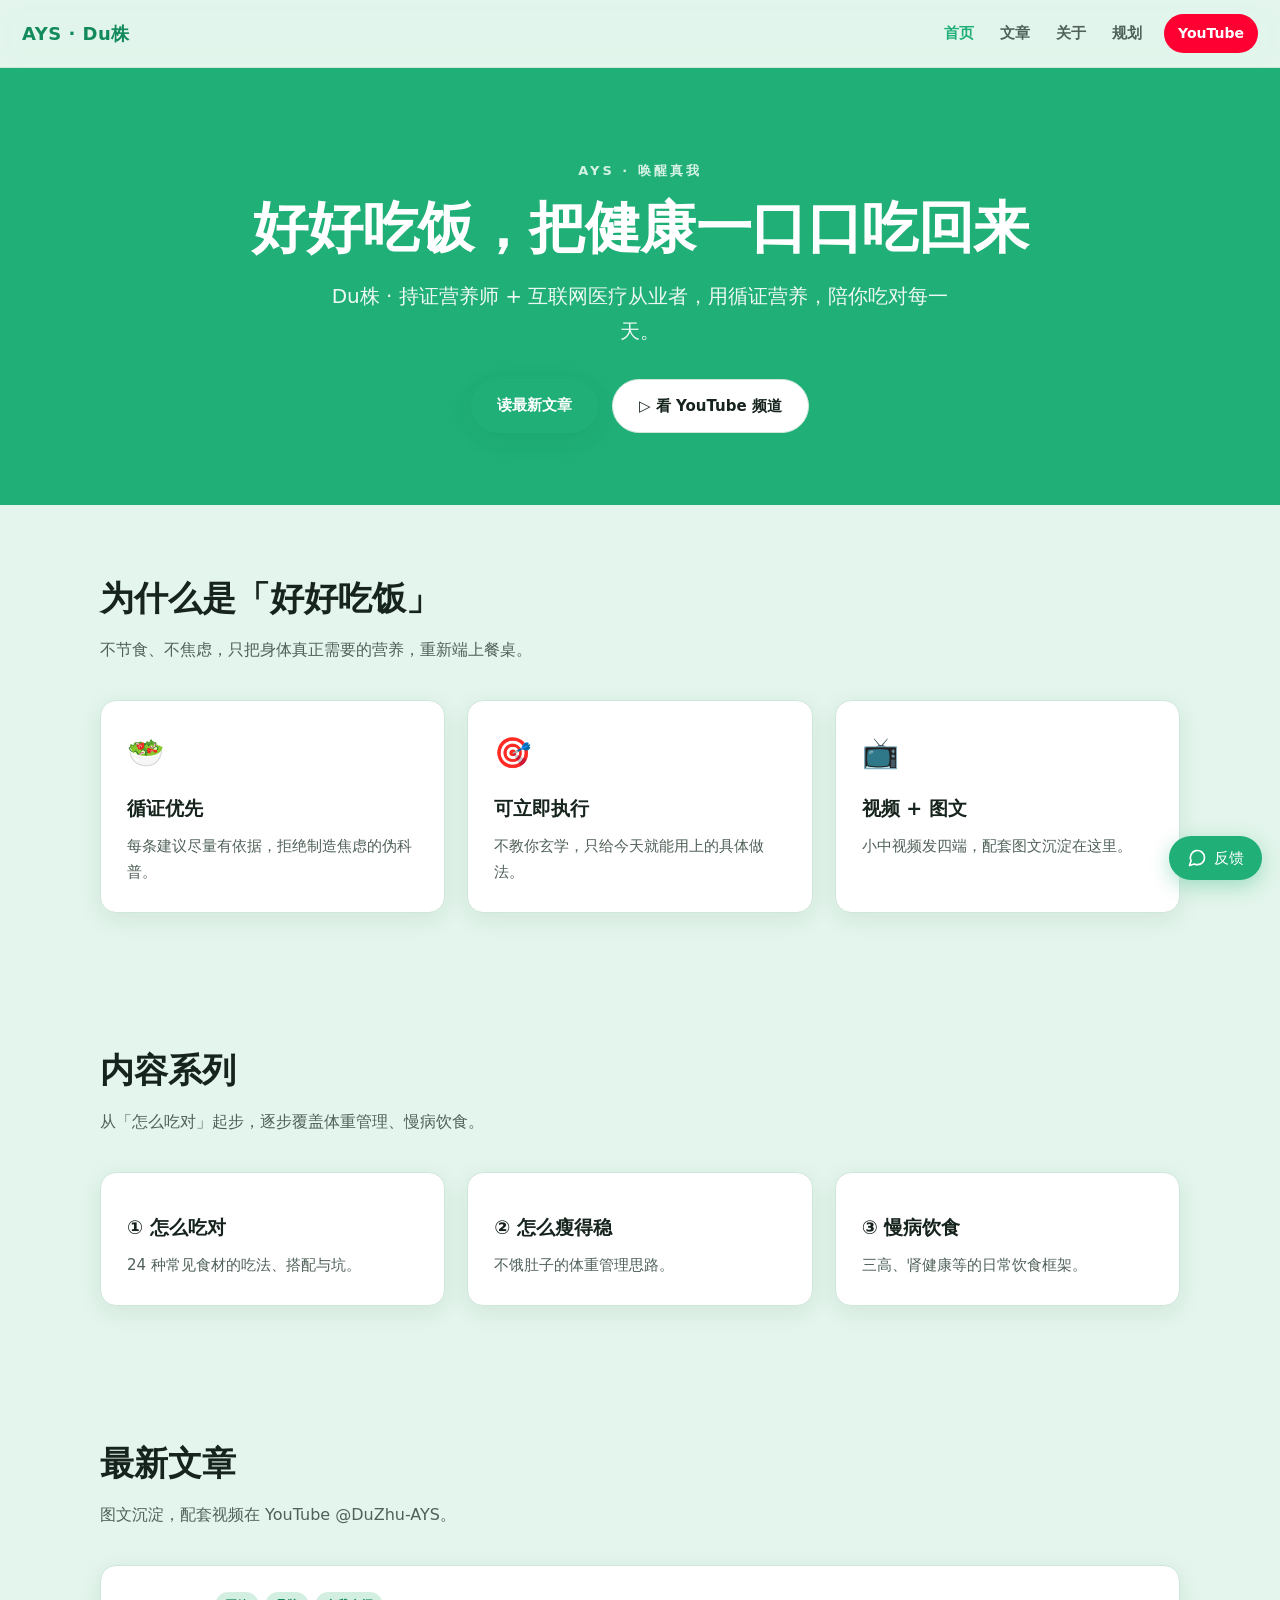
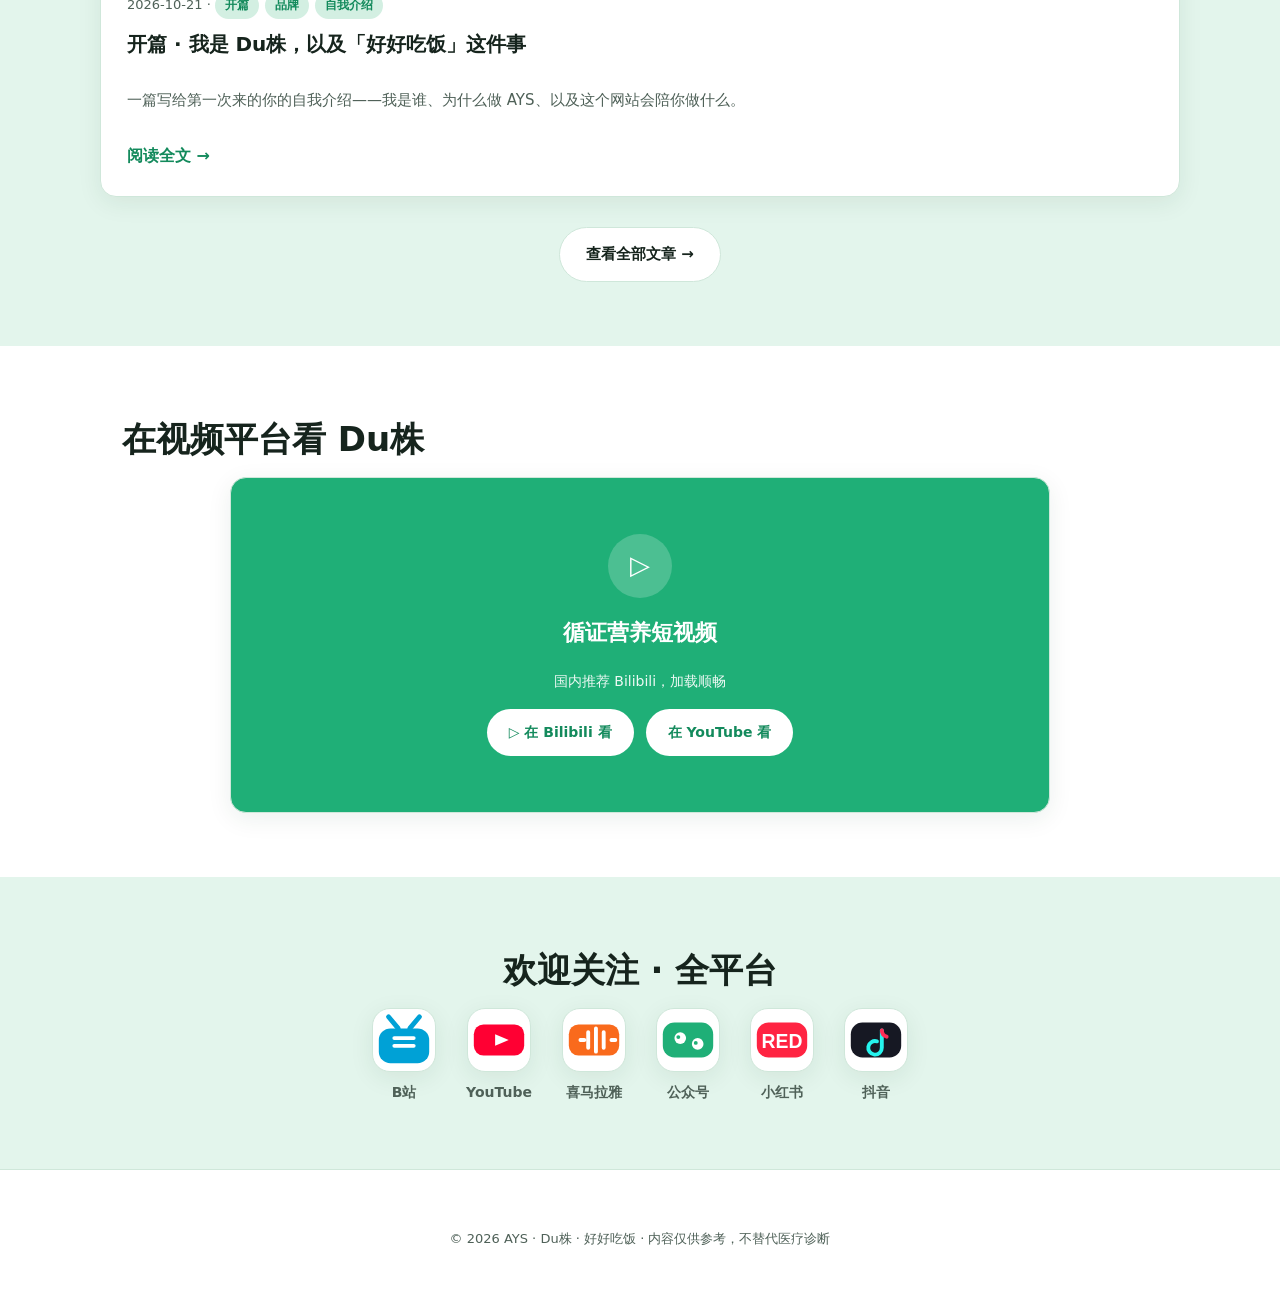
==== index.html @ b83b7ef6 "content(home): 站点标题改为「AYS 唤醒真我 | Du株」" ====
<!DOCTYPE html>
<html lang="zh-CN">
<head>
  <!-- 本文件由 build.py 自动生成（生成日期随每次构建刷新），请勿手动修改；改文案见 content/*.md，改样式见 assets/style.css -->
  <meta charset="UTF-8" />
  <meta name="viewport" content="width=device-width, initial-scale=1.0" />
  <title>AYS 唤醒真我 | Du株</title>
  <meta name="description" content="Du株的循证营养科普官网：怎么吃对、怎么瘦得稳、慢病饮食。配套 YouTube @DuZhu-AYS 视频。" />
  <link rel="icon" href="assets/logo/logo-tile.svg" type="image/svg+xml" />
  <link rel="icon" href="assets/logo/favicon.ico" sizes="48x48" />
  <link rel="apple-touch-icon" href="assets/logo/apple-touch-icon.png" />
  <meta name="theme-color" content="#1faf77" />
  <link rel="canonical" href="https://unclecatmyself.github.io/ays-website/index.html" />
  <meta property="og:title" content="AYS 唤醒真我 | Du株" />
  <meta property="og:description" content="Du株的循证营养科普官网：怎么吃对、怎么瘦得稳、慢病饮食。配套 YouTube @DuZhu-AYS 视频。" />
  <meta property="og:type" content="website" />
  <meta property="og:url" content="https://unclecatmyself.github.io/ays-website/index.html" />
  <meta property="og:image" content="https://unclecatmyself.github.io/ays-website/assets/og-default.png" />
  <meta property="og:image:width" content="1200" />
  <meta property="og:image:height" content="630" />
  <meta name="twitter:card" content="summary_large_image" />
  <link rel="stylesheet" href="assets/style.css" />
  
</head>
<body>
  <nav class="nav" id="nav">
    <a class="nav__brand" href="index.html">AYS · Du株</a>
    <button class="nav__toggle" aria-label="菜单" aria-expanded="false">☰</button>
    <div class="nav__spacer"></div>
    <div class="nav__menu">
    <a class="nav__link" href="index.html">首页</a>
    <a class="nav__link" href="articles.html">文章</a>
    <a class="nav__link" href="about.html">关于</a>
    <a class="nav__link" href="roadmap.html">规划</a>
    <a class="nav__link nav__yt" href="https://www.youtube.com/@DuZhu-AYS" target="_blank" rel="noopener">YouTube</a>
    </div>
  </nav>

    <section class="hero">
      <span class="hero__kicker">AYS · 唤醒真我</span>
      <h1 class="hero__title">好好吃饭，把健康一口口吃回来</h1>
      <p class="hero__sub">Du株 · 持证营养师 + 互联网医疗从业者，用循证营养，陪你吃对每一天。</p>
      <div class="btn-row">
        <a class="btn btn--primary" href="articles.html">读最新文章</a>
        <a class="btn btn--ghost" href="https://www.youtube.com/@DuZhu-AYS" target="_blank" rel="noopener">▷ 看 YouTube 频道</a>
      </div>
    </section>
    <section class="section wrap">
      <h2 class="section__title">为什么是「好好吃饭」</h2>
      <p class="section__lead">不节食、不焦虑，只把身体真正需要的营养，重新端上餐桌。</p>
      <div class="grid">
      <div class="card"><div class="card__icon">🥗</div><div class="card__title">循证优先</div><p class="card__text">每条建议尽量有依据，拒绝制造焦虑的伪科普。</p></div>      <div class="card"><div class="card__icon">🎯</div><div class="card__title">可立即执行</div><p class="card__text">不教你玄学，只给今天就能用上的具体做法。</p></div>      <div class="card"><div class="card__icon">📺</div><div class="card__title">视频 + 图文</div><p class="card__text">小中视频发四端，配套图文沉淀在这里。</p></div>
      </div>
    </section>    <section class="section wrap">
      <h2 class="section__title">内容系列</h2>
      <p class="section__lead">从「怎么吃对」起步，逐步覆盖体重管理、慢病饮食。</p>
      <div class="grid">
      <div class="card"><div class="card__title">① 怎么吃对</div><p class="card__text">24 种常见食材的吃法、搭配与坑。</p></div>      <div class="card"><div class="card__title">② 怎么瘦得稳</div><p class="card__text">不饿肚子的体重管理思路。</p></div>      <div class="card"><div class="card__title">③ 慢病饮食</div><p class="card__text">三高、肾健康等的日常饮食框架。</p></div>
      </div>
    </section>
    <section class="section wrap">
      <h2 class="section__title">最新文章</h2>
      <p class="section__lead">图文沉淀，配套视频在 YouTube @DuZhu-AYS。</p>
      <div class="grid">
      <div class="card post-card">
        <div class="post-card__meta">2026-10-21 · <span class="tag">开篇</span><span class="tag">品牌</span><span class="tag">自我介绍</span></div>
        <div class="post-card__title">开篇 · 我是 Du株，以及「好好吃饭」这件事</div>
        <p class="post-card__excerpt">一篇写给第一次来的你的自我介绍——我是谁、为什么做 AYS、以及这个网站会陪你做什么。</p>
        <a class="card__link" href="kai-pian.html">阅读全文 →</a>
      </div>
      </div>
      <div style="text-align:center;margin-top:30px;"><a class="btn btn--ghost" href="articles.html">查看全部文章 →</a></div>
    </section>

    <section class="section section--soft">
      <div class="wrap">
        <h2 class="section__title">在视频平台看 Du株</h2>
        <div class="yt-link">
          <span class="yt-link__play">▷</span>
          <span class="yt-link__title">循证营养短视频</span>
          <span class="yt-link__sub">国内推荐 Bilibili，加载顺畅</span>
          <span class="yt-link__row"><a class="yt-link__btn" href="https://space.bilibili.com/3546711997811319" target="_blank" rel="noopener">▷ 在 Bilibili 看</a><a class="yt-link__btn" href="https://www.youtube.com/@DuZhu-AYS" target="_blank" rel="noopener">在 YouTube 看</a></span>
        </div>
      </div>
    </section>
    <section class="section wrap" style="text-align:center;">
      <h2 class="section__title">欢迎关注 · 全平台</h2>
    <div class="channels">
      <a class="channel" href="https://space.bilibili.com/3546711997811319" target="_blank" rel="noopener" data-name="B站" aria-label="B站 频道">
        <span class="channel__badge"><svg viewBox="0 0 64 64" width="64" height="64"><rect x="6" y="20" width="52" height="36" rx="12" fill="#00a1d6"/><path d="M16 8l10 12M48 8l-10 12" stroke="#00a1d6" stroke-width="5" fill="none" stroke-linecap="round"/><path d="M22 30h20M22 38h20" stroke="#fff" stroke-width="4" stroke-linecap="round"/></svg></span>
        <span class="channel__name">B站</span>
        <span class="channel__card">
          <img class="channel__avatar" src="assets/avatar.jpg" alt="B站" loading="lazy" />
          <span class="channel__card-title">B站</span>
          <span class="channel__card-text">前往 B站频道 →</span>
        </span>
      </a>
      <a class="channel" href="https://www.youtube.com/@DuZhu-AYS" target="_blank" rel="noopener" data-name="YouTube" aria-label="YouTube 频道">
        <span class="channel__badge"><svg viewBox="0 0 64 64" width="64" height="64"><rect x="6" y="16" width="52" height="32" rx="10" fill="#ff0033"/><path d="M28 26l14 6-14 6z" fill="#fff"/></svg></span>
        <span class="channel__name">YouTube</span>
        <span class="channel__card">
          <img class="channel__avatar" src="assets/avatar.jpg" alt="YouTube" loading="lazy" />
          <span class="channel__card-title">YouTube</span>
          <span class="channel__card-text">前往 YouTube频道 →</span>
        </span>
      </a>
      <a class="channel" href="https://www.ximalaya.com/zhubo/57318376" target="_blank" rel="noopener" data-name="喜马拉雅" aria-label="喜马拉雅 频道">
        <span class="channel__badge"><svg viewBox="0 0 64 64" width="64" height="64"><rect x="6" y="16" width="52" height="32" rx="10" fill="#f96a1c"/><path d="M18 32h4M26 24v16M34 20v24M42 24v16M50 32h4" stroke="#fff" stroke-width="4" stroke-linecap="round"/></svg></span>
        <span class="channel__name">喜马拉雅</span>
        <span class="channel__card">
          <img class="channel__avatar" src="assets/avatar.jpg" alt="喜马拉雅" loading="lazy" />
          <span class="channel__card-title">喜马拉雅</span>
          <span class="channel__card-text">前往 喜马拉雅频道 →</span>
        </span>
      </a>
      <span class="channel channel--qr" tabindex="0" data-name="公众号" role="button" aria-label="公众号 扫码关注">
        <span class="channel__badge"><svg viewBox="0 0 64 64" width="64" height="64"><rect x="6" y="14" width="52" height="36" rx="12" fill="#1faf77"/><circle cx="24" cy="30" r="6" fill="#fff"/><circle cx="42" cy="36" r="6" fill="#fff"/><circle cx="22" cy="29" r="2" fill="#1faf77"/><circle cx="40" cy="35" r="2" fill="#1faf77"/></svg></span>
        <span class="channel__name">公众号</span>
        <span class="channel__card channel__card--qr">
          <img class="channel__qr" src="assets/qr/qr-wechat.png" alt="公众号二维码" loading="lazy" />
          <span class="channel__card-text">公众号 · 扫码关注</span>
        </span>
      </span>
      <span class="channel channel--qr" tabindex="0" data-name="小红书" role="button" aria-label="小红书 扫码关注">
        <span class="channel__badge"><svg viewBox="0 0 64 64" width="64" height="64"><rect x="6" y="14" width="52" height="36" rx="12" fill="#ff2442"/><text x="32" y="40" font-size="20" fill="#fff" text-anchor="middle" font-family="sans-serif" font-weight="800">RED</text></svg></span>
        <span class="channel__name">小红书</span>
        <span class="channel__card channel__card--qr">
          <img class="channel__qr" src="assets/qr/qr-xhs.png" alt="小红书二维码" loading="lazy" />
          <span class="channel__card-text">小红书 · 扫码关注</span>
        </span>
      </span>
      <span class="channel channel--qr" tabindex="0" data-name="抖音" role="button" aria-label="抖音 扫码关注">
        <span class="channel__badge"><svg viewBox="0 0 64 64" width="64" height="64"><rect x="6" y="14" width="52" height="36" rx="12" fill="#161823"/><path d="M38 22v18a7 7 0 11-5-6.6" stroke="#25f4ee" stroke-width="4" fill="none" stroke-linecap="round"/><path d="M38 22a7 7 0 005 6.6" stroke="#fe2c55" stroke-width="4" fill="none" stroke-linecap="round"/></svg></span>
        <span class="channel__name">抖音</span>
        <span class="channel__card channel__card--qr">
          <img class="channel__qr" src="assets/qr/qr-douyin.png" alt="抖音二维码" loading="lazy" />
          <span class="channel__card-text">抖音 · 扫码关注</span>
        </span>
      </span>
    </div>
    </section>
  <footer class="footer">

    <div class="footer__copy">© 2026 AYS · Du株 · 好好吃饭 · 内容仅供参考，不替代医疗诊断</div>
  </footer>
  <script src="assets/script.js"></script>
  <a class="feedback-fab" href="https://wj.qq.com/s2/28353037/n9yt/" target="_blank" rel="noopener" aria-label="填写意见反馈">
    <span class="feedback-fab__icon" aria-hidden="true">
      <svg viewBox="0 0 24 24" width="20" height="20" fill="none" stroke="currentColor" stroke-width="2" stroke-linecap="round" stroke-linejoin="round"><path d="M21 11.5a8.38 8.38 0 0 1-8.5 8.5 8.5 8.5 0 0 1-3.8-.9L3 21l1.9-5.7A8.5 8.5 0 1 1 21 11.5z"/></svg>
    </span>
    <span class="feedback-fab__text">反馈</span>
  </a>
</body>
</html>
---- assets/style.css ----
/* ===========================================================================
 * 文件：assets/style.css
 * 项目：AYS · Du株 · 好好吃饭 官网（前端样式）
 * 作者：神启（AI 助手，代主理人 Du株 维护）
 * 创建日期：2026-10-21（官网 v1）
 * 最近维护：2026-10-27
 * 版本：v1.0.0（首次合规归档）
 * 用途：官网全部页面样式（原生 CSS，无框架、无预处理器）
 * 主要作用：
 *   - 品牌调性：薄荷绿主色 #1faf77、扁平、清爽、可打印、深色模式
 *   - 响应式断点：1024 / 768 / 640 / 380；移动端优先（公众号 60%+ 流量）
 *   - 组件：导航/汉堡、Hero、卡片、视频外链卡、渠道区块、页脚、
 *           意见反馈悬浮按钮(.feedback-fab)、文章排版、打印样式
 * 依赖：无
 * 合规说明：与 assets/script.js 配套；主题色与 build.py 生成结构保持一致
 * ======================================================================== */

/* ============================================================
   AYS · Du株 · 好好吃饭  —  品牌官网样式
   设计基调：薄荷绿 / 扁平 / 清爽 / 可打印 / 固定浅色品牌基调（无深色模式）
   ============================================================ */

:root {
  /* 固定浅色品牌基调（2026-10-27 移除深色模式，全站统一薄荷浅底） */
  --bg: #e3f5ec;            /* 整页薄荷底（主背景） */
  --bg-soft: #ffffff;       /* 次级区块 / 页脚白底，制造层次 */
  --surface: #ffffff;       /* 卡片白 */
  --surface-2: #eef6f1;     /* 输入框 / 标签浅薄荷底 */
  --text: #16241d;          /* 深墨绿正文 */
  --text-muted: #4f6158;    /* 次级文字 */
  --primary: #1faf77;       /* 薄荷主色 */
  --primary-strong: #138a5c;
  --primary-soft: #d3efe2;  /* 标签底（比 bg 更浅） */
  --border: #cfe7da;        /* 薄荷边线 */
  --shadow: 0 6px 24px rgba(20, 60, 40, .08);
  --radius: 16px;
  --radius-sm: 10px;
  --maxw: 1080px;
  --font: "PingFang SC", "Microsoft YaHei", "Hiragino Sans GB", system-ui,
          -apple-system, "Segoe UI", Roboto, sans-serif;
}

* { box-sizing: border-box; }

html { scroll-behavior: smooth; }

body {
  margin: 0;
  font-family: var(--font);
  color: var(--text);
  background: var(--bg);
  line-height: 1.75;
  overflow-x: hidden;
  -webkit-font-smoothing: antialiased;
}
@supports (overflow-x: clip) { body { overflow-x: clip; } }

a { color: var(--primary-strong); text-decoration: none; }
a:hover { text-decoration: underline; }

img { max-width: 100%; height: auto; }

/* ---------- 顶部导航 ---------- */
.nav {
  position: sticky; top: 0; z-index: 50;
  display: flex; align-items: center; gap: 18px;
  padding: 14px 22px;
  background: var(--bg);
  background: color-mix(in srgb, var(--bg) 88%, transparent);
  backdrop-filter: saturate(140%) blur(10px);
  border-bottom: 1px solid var(--border);
}
.nav__brand { font-weight: 800; font-size: 18px; letter-spacing: .5px; }
.nav__brand span { color: var(--primary); }
.nav__spacer { flex: 1; }
.nav__toggle {
  display: none; width: 42px; height: 42px; border-radius: 10px;
  border: 1px solid var(--border); background: var(--surface-2); color: var(--text);
  font-size: 18px; line-height: 1; cursor: pointer;
  align-items: center; justify-content: center;
}
.nav__menu { display: flex; align-items: center; gap: 18px; }
.nav__link {
  color: var(--text-muted); font-weight: 600; font-size: 15px; padding: 6px 4px;
}
.nav__link:hover, .nav__link.is-active { color: var(--primary); text-decoration: none; }
.nav__yt {
  background: #ff0033; color: #fff !important; padding: 7px 14px;
  border-radius: 999px; font-weight: 700; font-size: 14px;
}
.nav__yt:hover { opacity: .9; text-decoration: none; }

/* ---------- 容器 ---------- */
.wrap { max-width: var(--maxw); margin: 0 auto; padding: 0 22px; }
.section { padding: 64px 0; }
.section--soft { background: var(--bg-soft); }

/* ---------- Hero ---------- */
.hero {
  padding: 88px 0 72px;
  background: var(--primary);
  color: #ffffff;
  text-align: center;
}
.hero__kicker {
  display: inline-block; letter-spacing: 3px; font-size: 13px; font-weight: 700;
  color: #d6f2e6; text-transform: uppercase; margin-bottom: 14px;
}
.hero__title {
  font-size: clamp(32px, 6vw, 56px); line-height: 1.15; margin: 0 0 18px;
  font-weight: 900; letter-spacing: -.5px;
}
.hero__title em { color: #eafff5; font-style: normal; }
.hero__sub { font-size: clamp(16px, 2.4vw, 20px); color: rgba(255,255,255,.92); max-width: 640px; margin: 0 auto 30px; }
.btn {
  display: inline-block; padding: 13px 26px; border-radius: 999px;
  font-weight: 700; font-size: 15px; cursor: pointer; border: 0;
  transition: transform .15s ease, box-shadow .15s ease;
}
.btn:hover { text-decoration: none; transform: translateY(-2px); }
.btn--primary { background: var(--primary); color: #fff; box-shadow: var(--shadow); }
.btn--ghost { background: var(--surface); color: var(--text); border: 1px solid var(--border); }
.btn-row { display: flex; gap: 14px; justify-content: center; flex-wrap: wrap; }

/* ---------- 区块标题 ---------- */
.section__title { font-size: clamp(24px, 4vw, 34px); font-weight: 800; margin: 0 0 8px; }
.section__lead { color: var(--text-muted); margin: 0 0 36px; max-width: 680px; }

/* ---------- 卡片网格 ---------- */
.grid { display: grid; gap: 22px; grid-template-columns: repeat(auto-fit, minmax(260px, 1fr)); }
.card {
  background: var(--surface); border: 1px solid var(--border);
  border-radius: var(--radius); padding: 26px; box-shadow: var(--shadow);
  transition: transform .18s ease, border-color .18s ease;
}
.card:hover { transform: translateY(-4px); border-color: var(--primary); }
.card__icon { font-size: 30px; }
.card__title { font-size: 19px; font-weight: 800; margin: 12px 0 8px; }
.card__text { color: var(--text-muted); font-size: 15px; margin: 0; }
.card__text p { margin: 0; }
.card__text p + p { margin-top: 8px; }
.card__text ul, .card__text ol { margin: 8px 0 0; padding-left: 20px; line-height: 1.7; }

/* 关于页人物卡：左图右文（图片由 about.md 的 [[PERSON:xxx]] 标记注入）
   统一规格：两张人物图都是 88×88 圆角方形 + 3px 淡薄荷描边，视觉语言一致 */
.person__row { display: flex; gap: 20px; align-items: flex-start; }
.person__media { flex: none; }
.person__img { display: block; width: 88px; height: 88px; object-fit: cover; }
.person__img--square { border-radius: 16px; border: 3px solid var(--surface-2); }
.person__body { flex: 1; min-width: 0; }
.person__body .card__title { margin-top: 0; }

/* 赞助收款码双卡（关于页「支持这个项目」区块，由 build.py 的 sponsor_grid() 生成） */
.sponsor__grid { display: grid; grid-template-columns: repeat(2, minmax(0, 240px)); justify-content: center; gap: 14px; margin-top: 16px; }
.sponsor__item { text-align: center; }
.sponsor__qr {
  display: block; background: var(--surface-2); border: 1px solid var(--border);
  border-radius: 12px; padding: 8px;
}
.sponsor__qr img { display: block; width: 100%; height: auto; border-radius: 6px; }
.sponsor__name { display: block; margin-top: 9px; font-size: 14px; font-weight: 700; color: var(--primary-strong); }
.sponsor__en { margin-left: 6px; font-size: 11.5px; font-weight: 600; color: var(--text-muted); letter-spacing: .2px; }
.sponsor__hint { display: block; margin-top: 2px; font-size: 12px; color: var(--text-muted); }

/* 主理人寄语：关于页摘要卡 / 归档页 / 详情页（内容源 content/letters/*.md，每年 11.01 一封） */
.letter { margin-top: 16px; background: var(--surface-2); border: 1px solid var(--border); border-radius: 14px; padding: 16px 18px; }
.letter--pending { border-style: dashed; }
.letter__meta { display: flex; align-items: center; gap: 8px; }
.letter__badge { font-size: 12px; font-weight: 800; color: #fff; background: var(--primary); border-radius: 999px; padding: 2px 9px; letter-spacing: .5px; }
.letter__date { font-size: 12.5px; color: var(--text-muted); }
.letter__title { font-size: 16px; font-weight: 700; margin: 9px 0 0; }
.letter__excerpt { font-size: 14px; color: var(--text-muted); line-height: 1.7; margin: 6px 0 0; }
.letter__foot { display: flex; gap: 16px; margin-top: 10px; }
.letter__more { font-size: 13.5px; font-weight: 700; color: var(--primary-strong); }
.letter__more--sub { font-weight: 500; color: var(--text-muted); }

.llist { display: grid; gap: 12px; margin-top: 8px; }
.lrow { display: flex; align-items: center; gap: 16px; background: var(--surface); border: 1px solid var(--border); border-radius: 14px; padding: 16px 18px; }
.lrow:hover { border-color: var(--primary); text-decoration: none; }
.lrow__year { flex: none; font-size: 20px; font-weight: 800; color: var(--primary-strong); }
.lrow__body { flex: 1; min-width: 0; display: block; }
.lrow__title { display: block; font-weight: 700; color: var(--text); }
.lrow__sum { display: block; font-size: 13.5px; color: var(--text-muted); margin-top: 2px; }
.lrow__date { flex: none; font-size: 12.5px; color: var(--text-muted); }
.backlink { margin-top: 26px; font-size: 14px; }
.backlink a { color: var(--primary-strong); font-weight: 600; }

.letter-view__date { margin: -6px 0 22px; font-size: 13px; color: var(--text-muted); }
.letter-view__body { font-size: 16px; line-height: 1.9; }
.letter-view__body p { margin: 0 0 16px; }
.letter-view__body ul, .letter-view__body ol { margin: 0 0 16px; padding-left: 22px; }
.letter-view__body h2 { font-size: 19px; margin: 28px 0 10px; }
.letter-view__body blockquote { margin: 0 0 16px; padding-left: 14px; border-left: 3px solid var(--primary-soft); color: var(--text-muted); }

@media (max-width: 640px) {
  .person__row { gap: 14px; }
  .person__img { width: 68px; height: 68px; }
  .person__img--square { border-radius: 14px; }
  .letter { padding: 14px; }
  .lrow { flex-wrap: wrap; gap: 10px 12px; padding: 14px; }
  .lrow__date { order: 3; width: 100%; }
}

.card__link { display: inline-block; margin-top: 14px; font-weight: 700; }

/* ---------- 文章列表卡 ---------- */
.post-card { display: flex; flex-direction: column; }
.post-card__meta { font-size: 13px; color: var(--text-muted); margin-bottom: 8px; }
.post-card__title { font-size: 20px; font-weight: 800; margin: 0 0 10px; }
.post-card__excerpt { color: var(--text-muted); font-size: 15px; flex: 1; }
.tag { display: inline-block; font-size: 12px; padding: 3px 10px; border-radius: 999px; background: var(--primary-soft); color: var(--primary-strong); font-weight: 700; margin-right: 6px; }

/* ---------- YouTube 嵌入 ---------- */
.yt {
  position: relative; width: 100%; padding-top: 56.25%;
  border-radius: var(--radius); overflow: hidden; box-shadow: var(--shadow);
  border: 1px solid var(--border); background: #000;
}
.yt iframe { position: absolute; inset: 0; width: 100%; height: 100%; border: 0; display: block; }
.yt__note { color: var(--text-muted); font-size: 14px; margin-top: 12px; text-align: center; }
.yt-link {
  display: flex; flex-direction: column; align-items: center; justify-content: center; gap: 16px;
  border-radius: var(--radius); overflow: hidden; box-shadow: var(--shadow); border: 1px solid var(--border);
  background: var(--primary); color: #fff; padding: 56px 24px; text-align: center; max-width: 820px; margin: 0 auto;
}
.yt-link__play { width: 64px; height: 64px; border-radius: 50%; background: rgba(255,255,255,.20); display: flex; align-items: center; justify-content: center; font-size: 26px; }
.yt-link__title { font-size: 22px; font-weight: 800; }
.yt-link__sub { font-size: 14px; opacity: .92; }
.yt-link__row { display: flex; gap: 12px; flex-wrap: wrap; justify-content: center; }
.yt-link__btn { display: inline-block; padding: 11px 22px; border-radius: 999px; font-weight: 700; font-size: 14px; background: #fff; color: var(--primary-strong); }

/* ---------- 文章正文 ---------- */
.article { max-width: 760px; margin: 0 auto; padding: 56px 22px 80px; }
.article__meta { color: var(--text-muted); font-size: 14px; margin-bottom: 10px; }
.article h1 { font-size: clamp(28px, 5vw, 40px); line-height: 1.2; margin: 6px 0 18px; }
.article h2 { font-size: 24px; margin: 38px 0 12px; }
.article h3 { font-size: 19px; margin: 28px 0 10px; }
.article p { margin: 16px 0; }
.article ul, .article ol { margin: 16px 0; padding-left: 22px; }
.article li { margin: 8px 0; }
.article blockquote {
  margin: 22px 0; padding: 14px 20px; border-left: 4px solid var(--primary);
  background: var(--surface-2); border-radius: 0 var(--radius-sm) var(--radius-sm) 0; color: var(--text-muted);
}
.article__cover { border-radius: var(--radius); margin: 8px 0 28px; box-shadow: var(--shadow); }

/* ---------- 分享 / 订阅 ---------- */
.share { display: flex; gap: 10px; flex-wrap: wrap; margin: 30px 0; }
.share a {
  display: inline-flex; align-items: center; gap: 6px; padding: 8px 14px;
  border: 1px solid var(--border); border-radius: 999px; font-size: 14px; font-weight: 600; color: var(--text);
}
.share a:hover { border-color: var(--primary); text-decoration: none; }
.subscribe {
  background: var(--primary-soft); border-radius: var(--radius); padding: 32px;
  text-align: center; margin: 40px 0;
}
.subscribe h3 { margin: 0 0 8px; }
.subscribe p { color: var(--text-muted); margin: 0 0 18px; }
.subscribe form { display: flex; gap: 10px; justify-content: center; flex-wrap: wrap; }
.subscribe input {
  padding: 12px 16px; border-radius: 999px; border: 1px solid var(--border);
  background: var(--surface); color: var(--text); min-width: 260px; font-size: 15px;
}
.subscribe button { border: 0; }

/* ---------- 关注渠道（欢迎关注 · 全平台） ---------- */
.channels { display: flex; gap: 30px; flex-wrap: wrap; justify-content: center; margin: 8px auto 0; }
.channel {
  position: relative; display: inline-flex; flex-direction: column; align-items: center; gap: 8px;
  cursor: pointer; text-decoration: none; color: var(--text); background: none; border: 0; font: inherit; padding: 0;
}
.channel__badge {
  width: 64px; height: 64px; border-radius: 18px; overflow: hidden; display: flex;
  align-items: center; justify-content: center; background: var(--surface);
  border: 1px solid var(--border); box-shadow: var(--shadow);
  transition: transform .18s ease, border-color .18s ease;
}
.channel__badge svg { width: 64px; height: 64px; display: block; }
.channel:hover .channel__badge, .channel:focus-visible .channel__badge { transform: translateY(-4px); border-color: var(--primary); }
.channel__name { font-size: 14px; font-weight: 700; color: var(--text-muted); }

/* 弹卡：始终白底，保证二维码可扫（含深色模式） */
.channel__card {
  position: absolute; bottom: calc(100% + 14px); left: 50%;
  transform: translateX(-50%) translateY(6px);
  width: 188px; padding: 14px; text-align: center; border-radius: 14px;
  background: #fff; color: #16241d; border: 1px solid #e2ece6; box-shadow: var(--shadow);
  opacity: 0; visibility: hidden; pointer-events: none;
  transition: opacity .18s ease, transform .18s ease, visibility .18s; z-index: 60;
}
.channel__card::after {
  content: ""; position: absolute; top: 100%; left: 50%; transform: translateX(-50%);
  border: 8px solid transparent; border-top-color: #fff;
}
.channel:hover .channel__card,
.channel:focus-within .channel__card,
.channel.is-open .channel__card {
  opacity: 1; visibility: visible; transform: translateX(-50%) translateY(0); pointer-events: auto;
}
.channel__avatar { width: 92px; height: 92px; border-radius: 50%; border: 3px solid var(--primary); object-fit: cover; }
.channel__qr { width: 148px; height: 148px; border-radius: 8px; display: block; margin: 0 auto; }
.channel__card-title { display: block; font-weight: 800; font-size: 15px; margin: 8px 0 2px; }
.channel__card-text { display: block; font-size: 13px; color: #5b6b62; }

/* 页脚 mini 行 */
.channels--mini { gap: 16px; }
.channels--mini .channel__badge { width: 42px; height: 42px; border-radius: 12px; }
.channels--mini .channel__badge svg { width: 42px; height: 42px; }
.channels--mini .channel__name { display: none; }
.channels--mini .channel__card { bottom: calc(100% + 8px); }

/* ---------- 页脚 ---------- */
.footer { border-top: 1px solid var(--border); padding: 40px 0; background: var(--bg-soft); color: var(--text-muted); }
.footer__row { display: flex; gap: 18px; flex-wrap: wrap; align-items: center; justify-content: center; font-size: 14px; }
.footer a { color: var(--text-muted); }
.footer__copy { text-align: center; font-size: 13px; margin-top: 18px; }
.feedback-fab {
  position: fixed;
  right: 18px;
  bottom: 20px;
  z-index: 60;
  display: inline-flex;
  align-items: center;
  gap: 7px;
  height: 44px;
  padding: 0 18px;
  background: var(--primary);
  color: #fff;
  font-size: 15px;
  font-weight: 500;
  border-radius: 999px;
  text-decoration: none;
  box-shadow: 0 6px 20px rgba(31,175,119,.35);
  transition: transform .15s ease, box-shadow .15s ease;
}
.feedback-fab:hover { transform: translateY(-2px); box-shadow: 0 10px 26px rgba(31,175,119,.42); }
.feedback-fab__icon { display: inline-flex; }
.feedback-fab__icon svg { display: block; }
@media (max-width: 768px) {
  .feedback-fab { right: 14px; bottom: 16px; height: 42px; padding: 0 16px; font-size: 14px; }
}

/* ---------- 响应式（电脑 / 平板 / 手机自适应） ---------- */
/* 桌面大屏（>1024px）：维持默认容器与留白 */
@media (max-width: 1024px) {
  .wrap { padding: 0 18px; }
  .section { padding: 56px 0; }
  .hero { padding: 76px 0 60px; }
}
/* 平板（≤768px）：导航收紧、渠道徽标与弹卡略缩、网格间隙收窄 */
@media (max-width: 768px) {
  .nav { gap: 12px; padding: 10px 14px; flex-wrap: nowrap; }
  .nav__toggle { display: inline-flex; }
  .nav__spacer { display: none; }
  .nav__menu {
    display: none; position: absolute; left: 0; right: 0; top: 100%;
    flex-direction: column; align-items: stretch; gap: 0;
    background: var(--bg); border-bottom: 1px solid var(--border);
    padding: 6px 14px 14px; box-shadow: var(--shadow);
  }
  .nav.is-open .nav__menu { display: flex; }
  .nav__menu .nav__link { padding: 14px 6px; font-size: 16px; border-bottom: 1px solid var(--border); }
  .nav__menu .nav__link:last-child { border-bottom: 0; }
  .nav__brand { font-size: 16px; }
  .nav__link { font-size: 14px; }
  .channel__badge { width: 58px; height: 58px; border-radius: 16px; }
  .channel__badge svg { width: 58px; height: 58px; }
  .channel__card { width: 172px; padding: 12px; }
  .channel__qr { width: 130px; height: 130px; }
  .channel__avatar { width: 82px; height: 82px; }
  .grid { gap: 16px; }
}
/* 手机（≤640px）：区块间距、Hero、导航换行、渠道排布 */
@media (max-width: 640px) {
  .section { padding: 44px 0; }
  .hero { padding: 60px 0 48px; }
  .nav { gap: 10px; padding: 12px 14px; flex-wrap: nowrap; }
  .nav__link { font-size: 14px; }
  .channels { gap: 22px; }
  .channel__name { font-size: 13px; }
}
/* 超小屏（≤380px）：进一步收敛弹卡与徽标，避免溢出 */
@media (max-width: 380px) {
  .channel__badge { width: 52px; height: 52px; }
  .channel__badge svg { width: 52px; height: 52px; }
  .channel__card { width: 156px; padding: 10px; }
  .channel__qr { width: 116px; height: 116px; }
  .channel__avatar { width: 72px; height: 72px; }
}

/* ---------- 打印 ---------- */
@media print {
  .nav, .hero__kicker, .btn-row, .yt, .subscribe, .share, .footer, .feedback-fab { display: none !important; }
  .channel__card { display: none !important; }
  body { color: #000; background: #fff; }
  .hero { background: #fff !important; color: #000 !important; padding: 24px 0 !important; }
  .hero__title, .hero__title em, .hero__sub, .hero__kicker { color: #000 !important; }
  .card { box-shadow: none; border: 1px solid #ccc; }
}
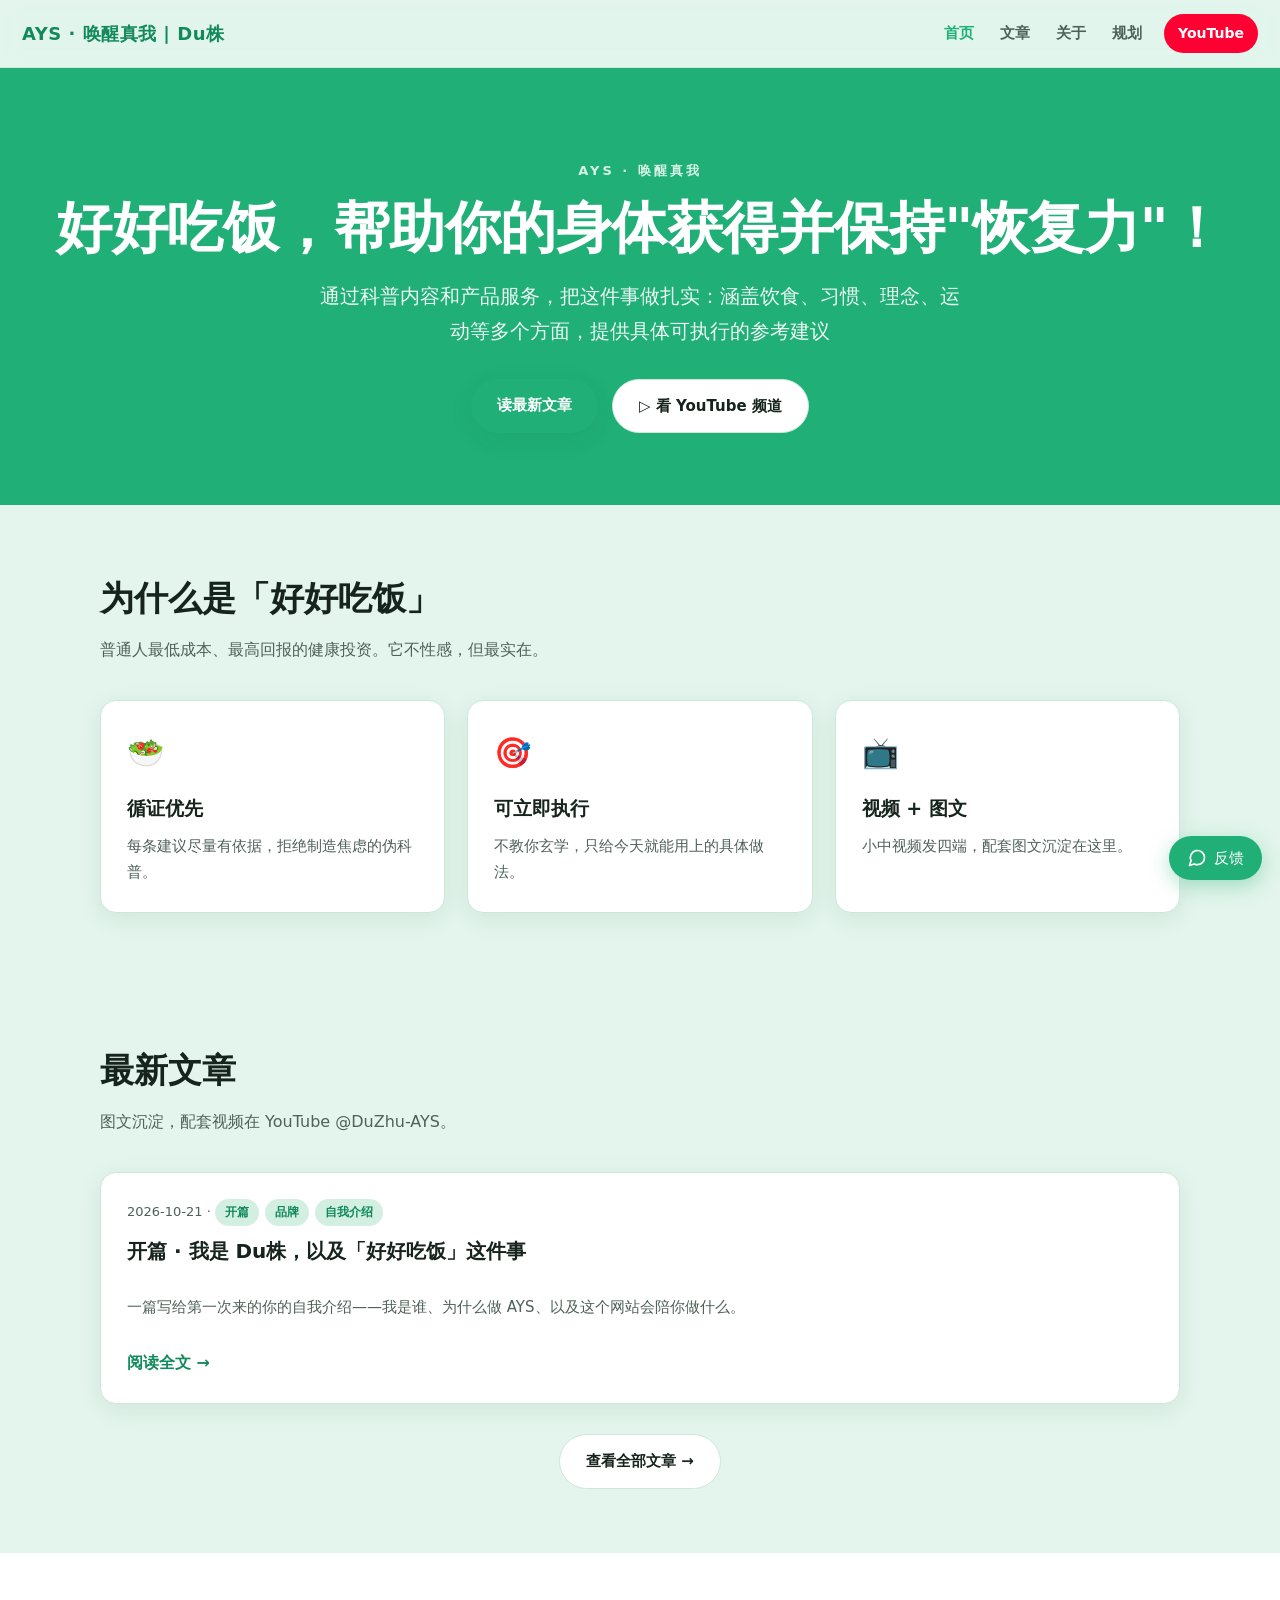
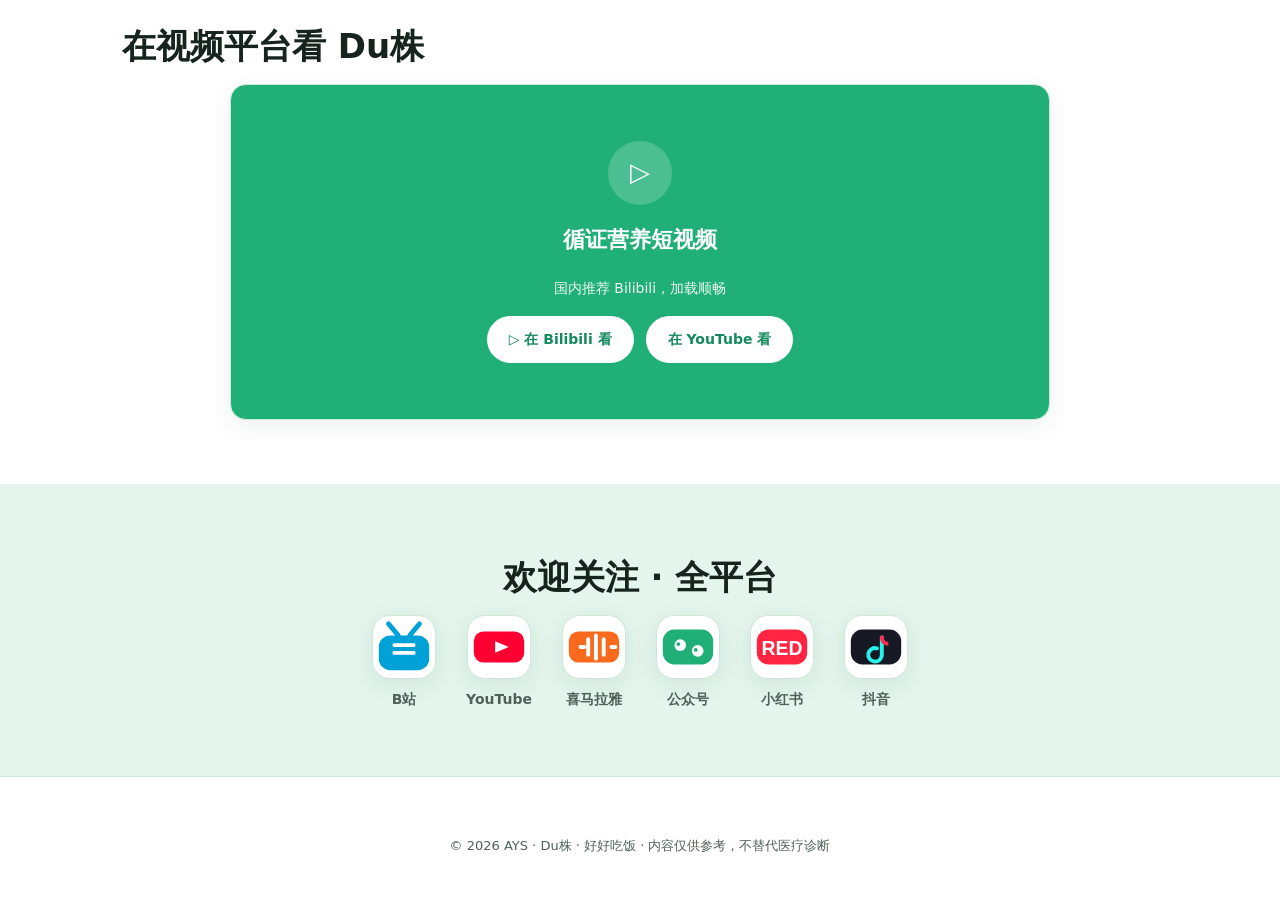
==== commit 64b1baa2: "content(home): 清空内容系列栏目，同步首页文案与品牌名调整；build 容错 markdown 表格化配置" ====
--- a/index.html
+++ b/index.html
@@ -24,7 +24,7 @@
 </head>
 <body>
   <nav class="nav" id="nav">
-    <a class="nav__brand" href="index.html">AYS · Du株</a>
+    <a class="nav__brand" href="index.html">AYS · 唤醒真我 | Du株</a>
     <button class="nav__toggle" aria-label="菜单" aria-expanded="false">☰</button>
     <div class="nav__spacer"></div>
     <div class="nav__menu">
@@ -38,8 +38,8 @@
 
     <section class="hero">
       <span class="hero__kicker">AYS · 唤醒真我</span>
-      <h1 class="hero__title">好好吃饭，把健康一口口吃回来</h1>
-      <p class="hero__sub">Du株 · 持证营养师 + 互联网医疗从业者，用循证营养，陪你吃对每一天。</p>
+      <h1 class="hero__title">好好吃饭，帮助你的身体获得并保持"恢复力"！</h1>
+      <p class="hero__sub">通过科普内容和产品服务，把这件事做扎实：涵盖饮食、习惯、理念、运动等多个方面，提供具体可执行的参考建议</p>
       <div class="btn-row">
         <a class="btn btn--primary" href="articles.html">读最新文章</a>
         <a class="btn btn--ghost" href="https://www.youtube.com/@DuZhu-AYS" target="_blank" rel="noopener">▷ 看 YouTube 频道</a>
@@ -47,15 +47,9 @@
     </section>
     <section class="section wrap">
       <h2 class="section__title">为什么是「好好吃饭」</h2>
-      <p class="section__lead">不节食、不焦虑，只把身体真正需要的营养，重新端上餐桌。</p>
+      <p class="section__lead">普通人最低成本、最高回报的健康投资。它不性感，但最实在。</p>
       <div class="grid">
       <div class="card"><div class="card__icon">🥗</div><div class="card__title">循证优先</div><p class="card__text">每条建议尽量有依据，拒绝制造焦虑的伪科普。</p></div>      <div class="card"><div class="card__icon">🎯</div><div class="card__title">可立即执行</div><p class="card__text">不教你玄学，只给今天就能用上的具体做法。</p></div>      <div class="card"><div class="card__icon">📺</div><div class="card__title">视频 + 图文</div><p class="card__text">小中视频发四端，配套图文沉淀在这里。</p></div>
-      </div>
-    </section>    <section class="section wrap">
-      <h2 class="section__title">内容系列</h2>
-      <p class="section__lead">从「怎么吃对」起步，逐步覆盖体重管理、慢病饮食。</p>
-      <div class="grid">
-      <div class="card"><div class="card__title">① 怎么吃对</div><p class="card__text">24 种常见食材的吃法、搭配与坑。</p></div>      <div class="card"><div class="card__title">② 怎么瘦得稳</div><p class="card__text">不饿肚子的体重管理思路。</p></div>      <div class="card"><div class="card__title">③ 慢病饮食</div><p class="card__text">三高、肾健康等的日常饮食框架。</p></div>
       </div>
     </section>
     <section class="section wrap">
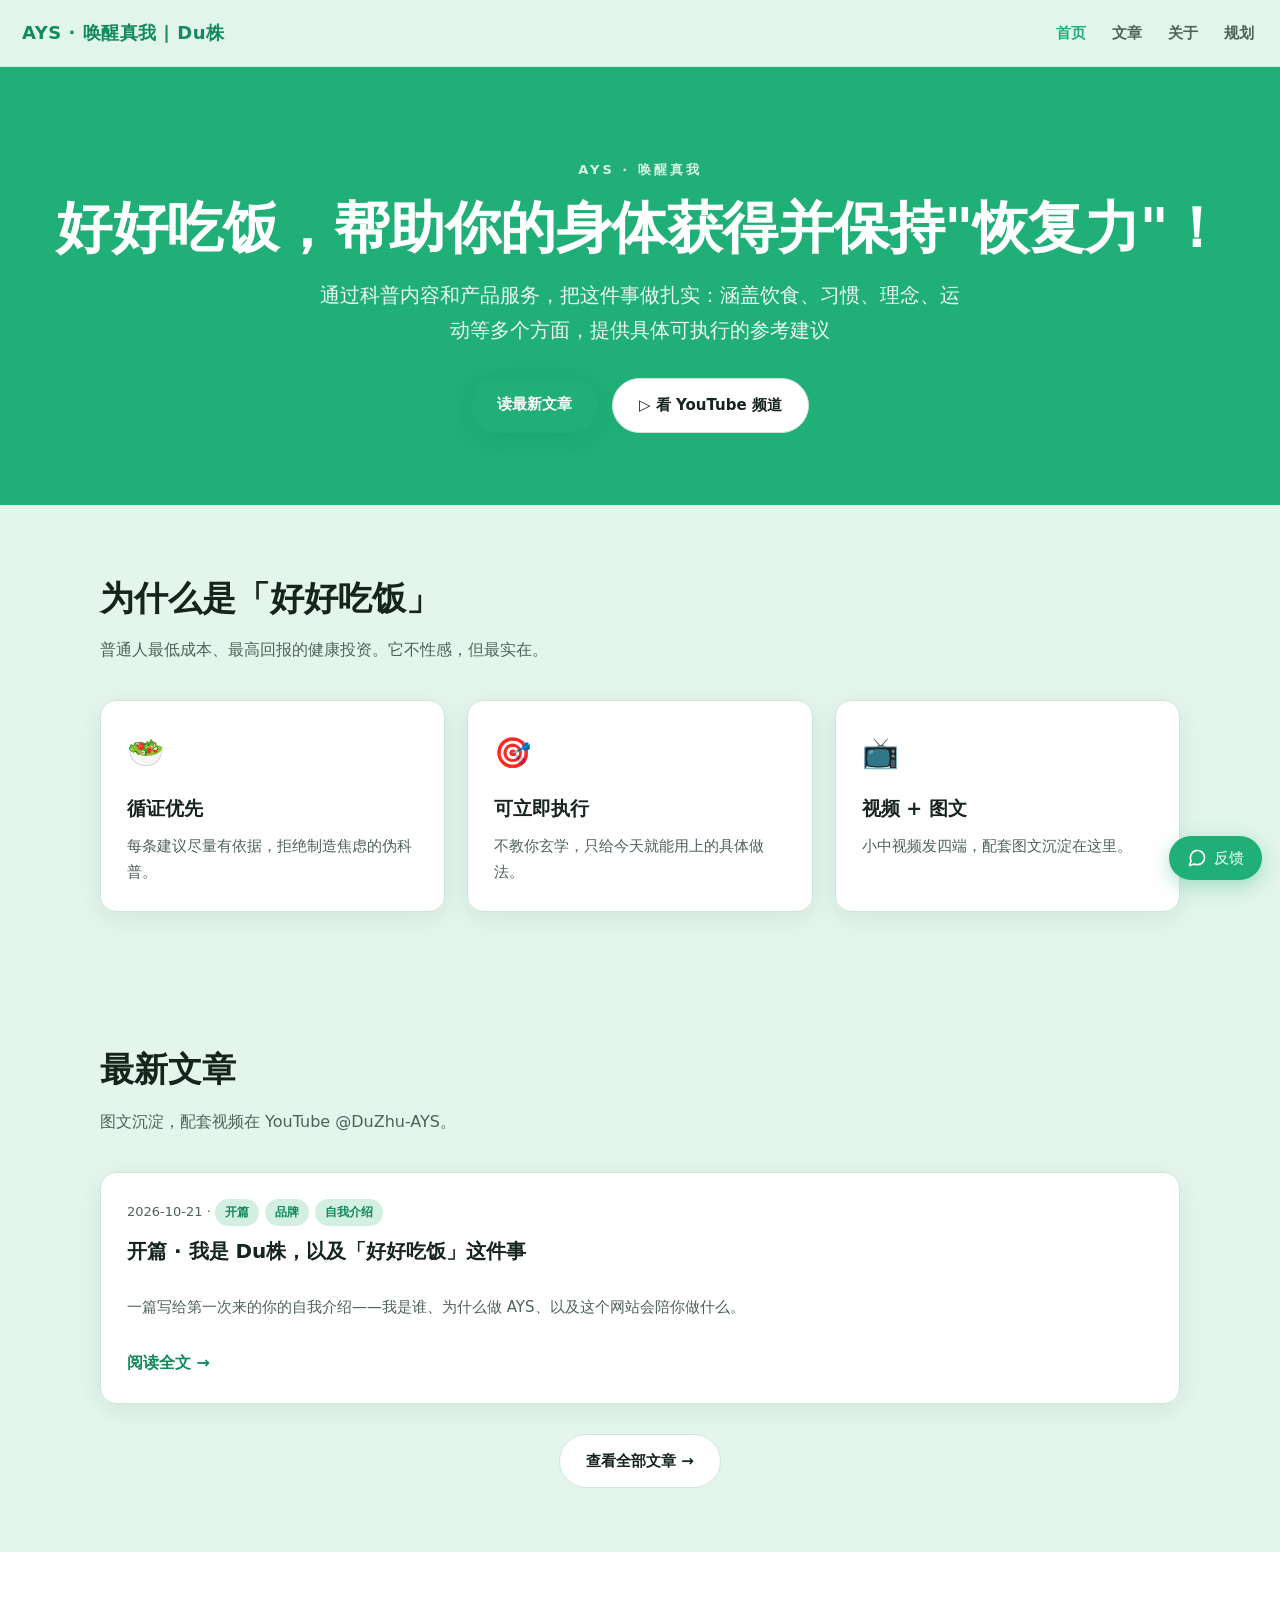
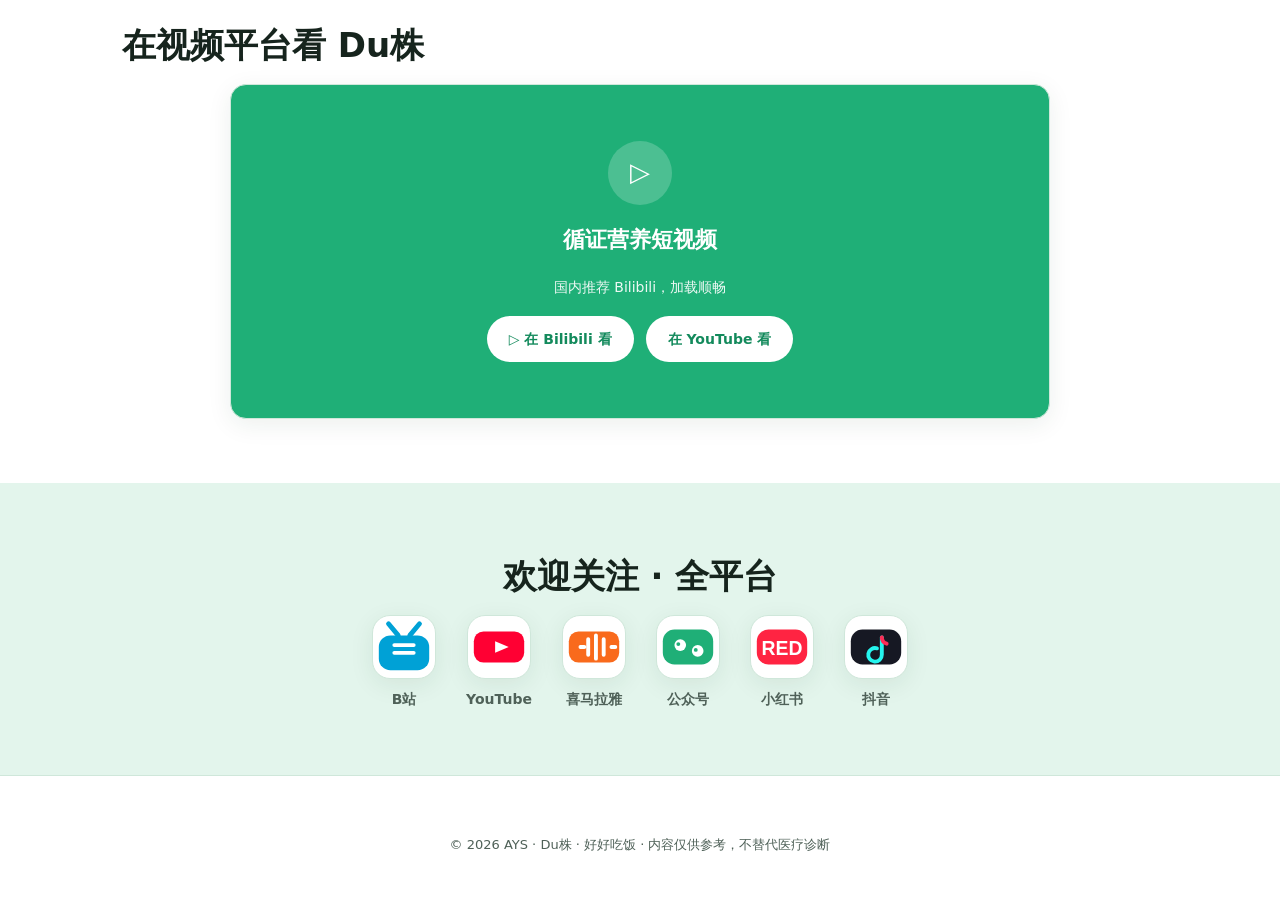
==== commit 1cc59380: "style(site): 全站页面标题统一为「页面名 | 品牌名」，移除导航 YouTube 按钮" ====
--- a/index.html
+++ b/index.html
@@ -4,14 +4,14 @@
   <!-- 本文件由 build.py 自动生成（生成日期随每次构建刷新），请勿手动修改；改文案见 content/*.md，改样式见 assets/style.css -->
   <meta charset="UTF-8" />
   <meta name="viewport" content="width=device-width, initial-scale=1.0" />
-  <title>AYS 唤醒真我 | Du株</title>
+  <title>AYS · 唤醒真我 | Du株</title>
   <meta name="description" content="Du株的循证营养科普官网：怎么吃对、怎么瘦得稳、慢病饮食。配套 YouTube @DuZhu-AYS 视频。" />
   <link rel="icon" href="assets/logo/logo-tile.svg" type="image/svg+xml" />
   <link rel="icon" href="assets/logo/favicon.ico" sizes="48x48" />
   <link rel="apple-touch-icon" href="assets/logo/apple-touch-icon.png" />
   <meta name="theme-color" content="#1faf77" />
   <link rel="canonical" href="https://unclecatmyself.github.io/ays-website/index.html" />
-  <meta property="og:title" content="AYS 唤醒真我 | Du株" />
+  <meta property="og:title" content="AYS · 唤醒真我 | Du株" />
   <meta property="og:description" content="Du株的循证营养科普官网：怎么吃对、怎么瘦得稳、慢病饮食。配套 YouTube @DuZhu-AYS 视频。" />
   <meta property="og:type" content="website" />
   <meta property="og:url" content="https://unclecatmyself.github.io/ays-website/index.html" />
@@ -32,7 +32,6 @@
     <a class="nav__link" href="articles.html">文章</a>
     <a class="nav__link" href="about.html">关于</a>
     <a class="nav__link" href="roadmap.html">规划</a>
-    <a class="nav__link nav__yt" href="https://www.youtube.com/@DuZhu-AYS" target="_blank" rel="noopener">YouTube</a>
     </div>
   </nav>
 
--- a/assets/style.css
+++ b/assets/style.css
@@ -84,11 +84,6 @@
   color: var(--text-muted); font-weight: 600; font-size: 15px; padding: 6px 4px;
 }
 .nav__link:hover, .nav__link.is-active { color: var(--primary); text-decoration: none; }
-.nav__yt {
-  background: #ff0033; color: #fff !important; padding: 7px 14px;
-  border-radius: 999px; font-weight: 700; font-size: 14px;
-}
-.nav__yt:hover { opacity: .9; text-decoration: none; }
 
 /* ---------- 容器 ---------- */
 .wrap { max-width: var(--maxw); margin: 0 auto; padding: 0 22px; }
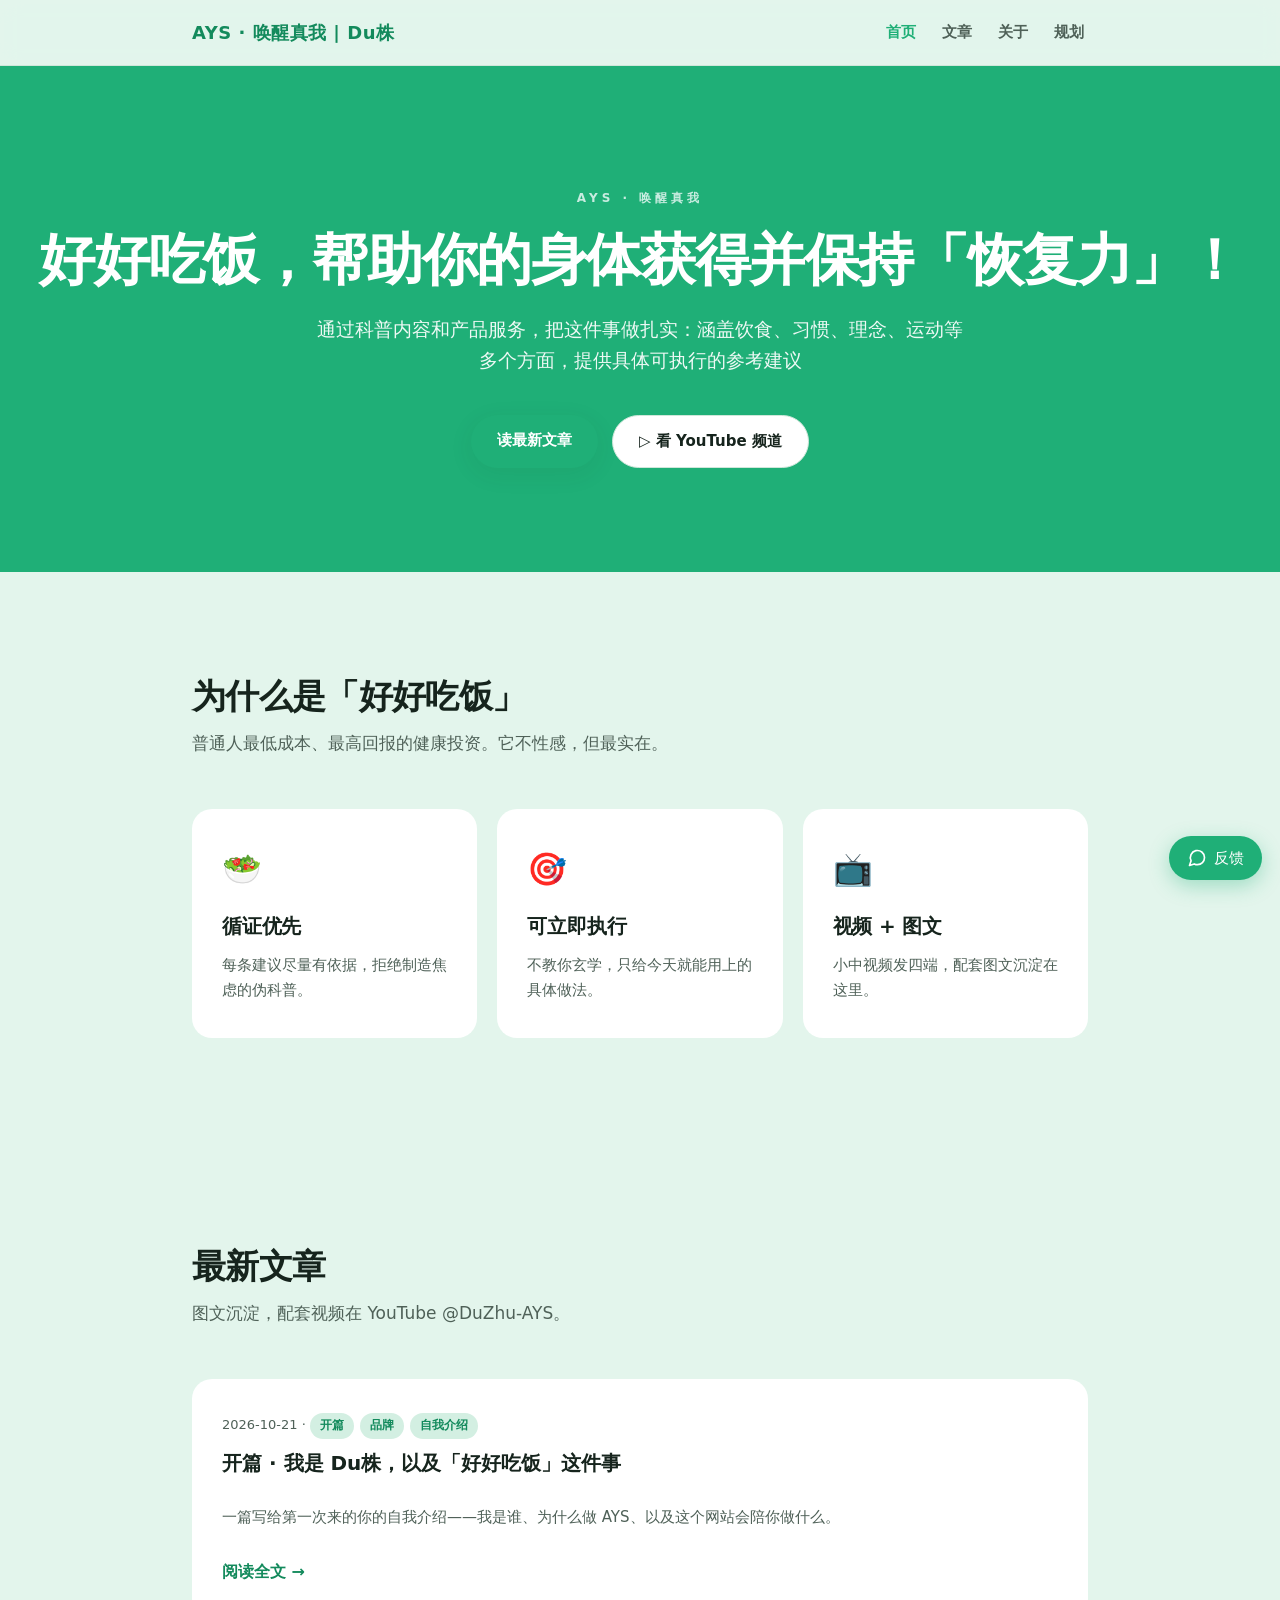
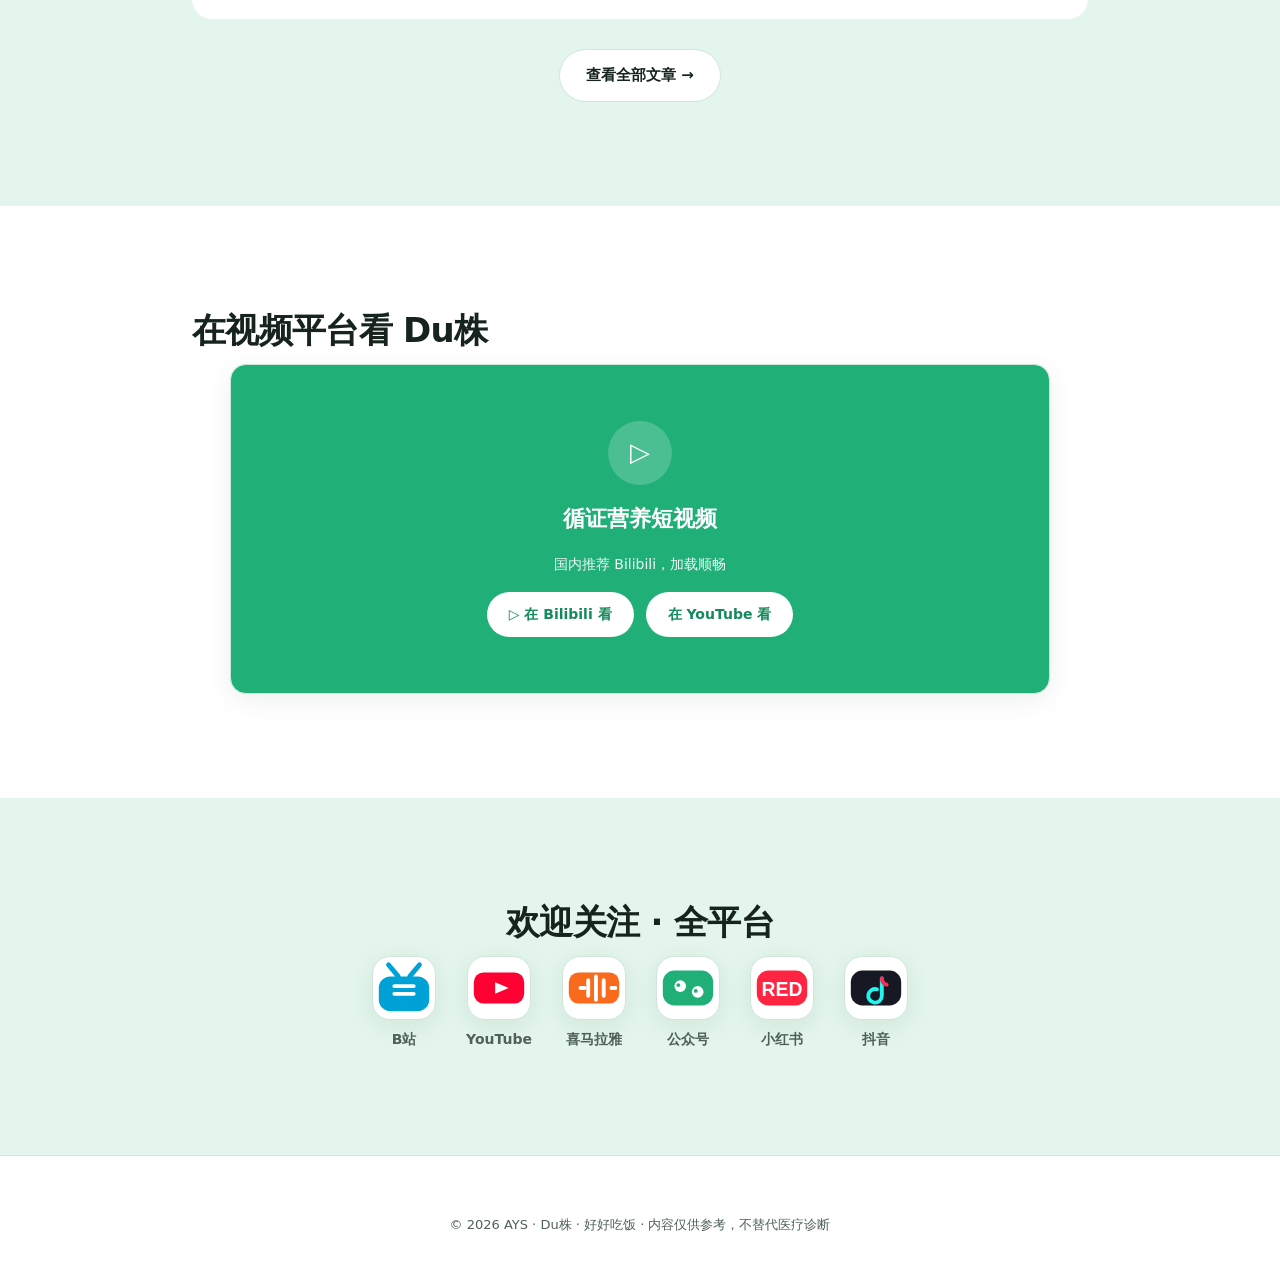
==== commit 844202ac: "content: 全站中文引号统一为直角引号「」" ====
--- a/index.html
+++ b/index.html
@@ -37,7 +37,7 @@
 
     <section class="hero">
       <span class="hero__kicker">AYS · 唤醒真我</span>
-      <h1 class="hero__title">好好吃饭，帮助你的身体获得并保持"恢复力"！</h1>
+      <h1 class="hero__title">好好吃饭，帮助你的身体获得并保持「恢复力」！</h1>
       <p class="hero__sub">通过科普内容和产品服务，把这件事做扎实：涵盖饮食、习惯、理念、运动等多个方面，提供具体可执行的参考建议</p>
       <div class="btn-row">
         <a class="btn btn--primary" href="articles.html">读最新文章</a>
--- a/assets/style.css
+++ b/assets/style.css
@@ -35,7 +35,8 @@
   --shadow: 0 6px 24px rgba(20, 60, 40, .08);
   --radius: 16px;
   --radius-sm: 10px;
-  --maxw: 1080px;
+  --maxw: 940px;            /* 内容区宽度（2026-10-30 由 1080 收窄，对齐大品牌窄栏留白） */
+  --gutter: 22px;           /* 左右安全边距，导航与正文共用，保证左右边界对齐 */
   --font: "PingFang SC", "Microsoft YaHei", "Hiragino Sans GB", system-ui,
           -apple-system, "Segoe UI", Roboto, sans-serif;
 }
@@ -49,7 +50,7 @@
   font-family: var(--font);
   color: var(--text);
   background: var(--bg);
-  line-height: 1.75;
+  line-height: 1.65;
   overflow-x: hidden;
   -webkit-font-smoothing: antialiased;
 }
@@ -64,7 +65,9 @@
 .nav {
   position: sticky; top: 0; z-index: 50;
   display: flex; align-items: center; gap: 18px;
-  padding: 14px 22px;
+  padding: 14px max(var(--gutter), calc((100% - var(--maxw)) / 2 + var(--gutter)));
+  /* 左右内边距随内容区对齐：让品牌名与右侧导航项和正文左右边界完全对齐
+     （2026-10-30 改：原来固定 22px 贴屏边，与居中的正文错位） */
   background: var(--bg);
   background: color-mix(in srgb, var(--bg) 88%, transparent);
   backdrop-filter: saturate(140%) blur(10px);
@@ -86,27 +89,30 @@
 .nav__link:hover, .nav__link.is-active { color: var(--primary); text-decoration: none; }
 
 /* ---------- 容器 ---------- */
-.wrap { max-width: var(--maxw); margin: 0 auto; padding: 0 22px; }
-.section { padding: 64px 0; }
+.wrap { max-width: var(--maxw); margin: 0 auto; padding: 0 var(--gutter); }
+/* 只用上下内边距：避免 .section.wrap 组合时 padding 简写把左右留白重置为 0
+   （2026-10-30 修：关于页原本因此比首页宽 44px，内容贴到容器边） */
+.section { padding-top: 104px; padding-bottom: 104px; }
 .section--soft { background: var(--bg-soft); }
 
 /* ---------- Hero ---------- */
 .hero {
-  padding: 88px 0 72px;
+  padding: 118px var(--gutter) 104px;   /* 左右内边距：小屏长标题不顶到屏幕边缘 */
   background: var(--primary);
   color: #ffffff;
   text-align: center;
 }
 .hero__kicker {
-  display: inline-block; letter-spacing: 3px; font-size: 13px; font-weight: 700;
-  color: #d6f2e6; text-transform: uppercase; margin-bottom: 14px;
+  display: inline-block; letter-spacing: 4px; font-size: 12px; font-weight: 700;
+  color: #c8ece0; text-transform: uppercase; margin-bottom: 20px;
 }
 .hero__title {
-  font-size: clamp(32px, 6vw, 56px); line-height: 1.15; margin: 0 0 18px;
-  font-weight: 900; letter-spacing: -.5px;
+  font-size: clamp(30px, 4.4vw, 56px); line-height: 1.1; margin: 0 0 24px;
+  font-weight: 700; letter-spacing: -.025em;
+  text-wrap: balance;   /* 小屏折行时均衡两行字数，避免把词拆开 */
 }
 .hero__title em { color: #eafff5; font-style: normal; }
-.hero__sub { font-size: clamp(16px, 2.4vw, 20px); color: rgba(255,255,255,.92); max-width: 640px; margin: 0 auto 30px; }
+.hero__sub { font-size: clamp(16px, 1.7vw, 19px); color: rgba(255,255,255,.92); max-width: 660px; margin: 0 auto 38px; line-height: 1.65; }
 .btn {
   display: inline-block; padding: 13px 26px; border-radius: 999px;
   font-weight: 700; font-size: 15px; cursor: pointer; border: 0;
@@ -118,20 +124,26 @@
 .btn-row { display: flex; gap: 14px; justify-content: center; flex-wrap: wrap; }
 
 /* ---------- 区块标题 ---------- */
-.section__title { font-size: clamp(24px, 4vw, 34px); font-weight: 800; margin: 0 0 8px; }
-.section__lead { color: var(--text-muted); margin: 0 0 36px; max-width: 680px; }
+/* 2026-10-30：字重 800→700、行高收到 1.18、加负字距，标题不再"又黑又挤" */
+.section__title { font-size: clamp(24px, 3.2vw, 34px); font-weight: 700; letter-spacing: -.02em; line-height: 1.18; margin: 0 0 14px; text-wrap: balance; }
+.section__lead { color: var(--text-muted); margin: 0 0 52px; max-width: 560px; font-size: 17px; line-height: 1.6; }
 
 /* ---------- 卡片网格 ---------- */
-.grid { display: grid; gap: 22px; grid-template-columns: repeat(auto-fit, minmax(260px, 1fr)); }
+.grid { display: grid; gap: 20px; grid-template-columns: repeat(auto-fit, minmax(260px, 1fr)); }
+/* 2026-10-30 卡片质感改版：去掉 1px 边框与投影，改用白色块浮在薄荷底上分层
+   （对齐苹果/华为做法：界面层级靠底色差，而不是描边与阴影） */
 .card {
-  background: var(--surface); border: 1px solid var(--border);
-  border-radius: var(--radius); padding: 26px; box-shadow: var(--shadow);
-  transition: transform .18s ease, border-color .18s ease;
-}
-.card:hover { transform: translateY(-4px); border-color: var(--primary); }
-.card__icon { font-size: 30px; }
-.card__title { font-size: 19px; font-weight: 800; margin: 12px 0 8px; }
-.card__text { color: var(--text-muted); font-size: 15px; margin: 0; }
+  background: var(--surface);
+  border-radius: 20px; padding: 34px 30px;
+  transition: background-color .2s ease;
+}
+/* 悬停：底色微微变亮，不做位移（位移是模板站的廉价感来源） */
+.card:hover { background: #fbfefc; }
+/* 兜底：白底区块里的白卡仍需要一条极淡分界，否则会融进背景 */
+.section--soft .card { box-shadow: inset 0 0 0 1px #eef6f1; }
+.card__icon { font-size: 32px; }
+.card__title { font-size: 20px; font-weight: 700; letter-spacing: -.01em; margin: 14px 0 10px; text-wrap: balance; }
+.card__text { color: var(--text-muted); font-size: 15px; line-height: 1.7; margin: 0; }
 .card__text p { margin: 0; }
 .card__text p + p { margin-top: 8px; }
 .card__text ul, .card__text ol { margin: 8px 0 0; padding-left: 20px; line-height: 1.7; }
@@ -142,7 +154,10 @@
 .person__media { flex: none; }
 .person__img { display: block; width: 88px; height: 88px; object-fit: cover; }
 .person__img--square { border-radius: 16px; border: 3px solid var(--surface-2); }
-.person__body { flex: 1; min-width: 0; }
+.person__body { flex: 1; min-width: 0; max-width: 560px; }
+/* 整栏里直接堆叠的卡片不必占满 940：收到 780px，长段落每行不超 40 字
+   （关于页的几张大卡宽度因此保持一致，不会长短不一） */
+.wrap > .card { max-width: 780px; }
 .person__body .card__title { margin-top: 0; }
 
 /* 赞助收款码双卡（关于页「支持这个项目」区块，由 build.py 的 sponsor_grid() 生成） */
@@ -225,9 +240,10 @@
 .yt-link__btn { display: inline-block; padding: 11px 22px; border-radius: 999px; font-weight: 700; font-size: 14px; background: #fff; color: var(--primary-strong); }
 
 /* ---------- 文章正文 ---------- */
-.article { max-width: 760px; margin: 0 auto; padding: 56px 22px 80px; }
+.article { max-width: 700px; margin: 0 auto; padding: 56px 22px 80px; }
+/* 正文阅读栏从 760 收到 700：中文每行约 32 字，长文读起来不累（2026-10-30） */
 .article__meta { color: var(--text-muted); font-size: 14px; margin-bottom: 10px; }
-.article h1 { font-size: clamp(28px, 5vw, 40px); line-height: 1.2; margin: 6px 0 18px; }
+.article h1 { font-size: clamp(28px, 4.4vw, 40px); line-height: 1.15; letter-spacing: -.02em; margin: 6px 0 20px; text-wrap: balance; }
 .article h2 { font-size: 24px; margin: 38px 0 12px; }
 .article h3 { font-size: 19px; margin: 28px 0 10px; }
 .article p { margin: 16px 0; }
@@ -339,13 +355,13 @@
 /* ---------- 响应式（电脑 / 平板 / 手机自适应） ---------- */
 /* 桌面大屏（>1024px）：维持默认容器与留白 */
 @media (max-width: 1024px) {
-  .wrap { padding: 0 18px; }
-  .section { padding: 56px 0; }
-  .hero { padding: 76px 0 60px; }
+  :root { --gutter: 18px; }   /* 只需改变量，导航与正文的左右边界自动同步 */
+  .section { padding-top: 72px; padding-bottom: 72px; }
+  .hero { padding-top: 88px; padding-bottom: 72px; }
 }
 /* 平板（≤768px）：导航收紧、渠道徽标与弹卡略缩、网格间隙收窄 */
 @media (max-width: 768px) {
-  .nav { gap: 12px; padding: 10px 14px; flex-wrap: nowrap; }
+  .nav { gap: 12px; padding: 10px var(--gutter); flex-wrap: nowrap; }
   .nav__toggle { display: inline-flex; }
   .nav__spacer { display: none; }
   .nav__menu {
@@ -368,9 +384,10 @@
 }
 /* 手机（≤640px）：区块间距、Hero、导航换行、渠道排布 */
 @media (max-width: 640px) {
-  .section { padding: 44px 0; }
-  .hero { padding: 60px 0 48px; }
-  .nav { gap: 10px; padding: 12px 14px; flex-wrap: nowrap; }
+  .section { padding-top: 52px; padding-bottom: 52px; }
+  .hero { padding-top: 64px; padding-bottom: 52px; }
+  .card { padding: 26px 22px; border-radius: 16px; }
+  .nav { gap: 10px; padding: 12px var(--gutter); flex-wrap: nowrap; }
   .nav__link { font-size: 14px; }
   .channels { gap: 22px; }
   .channel__name { font-size: 13px; }
@@ -392,4 +409,6 @@
   .hero { background: #fff !important; color: #000 !important; padding: 24px 0 !important; }
   .hero__title, .hero__title em, .hero__sub, .hero__kicker { color: #000 !important; }
   .card { box-shadow: none; border: 1px solid #ccc; }
-}
+  /* 屏幕上的大留白不适用于纸张：打印时收回，避免一页只放几行 */
+  .section { padding-top: 20px; padding-bottom: 20px; }
+}
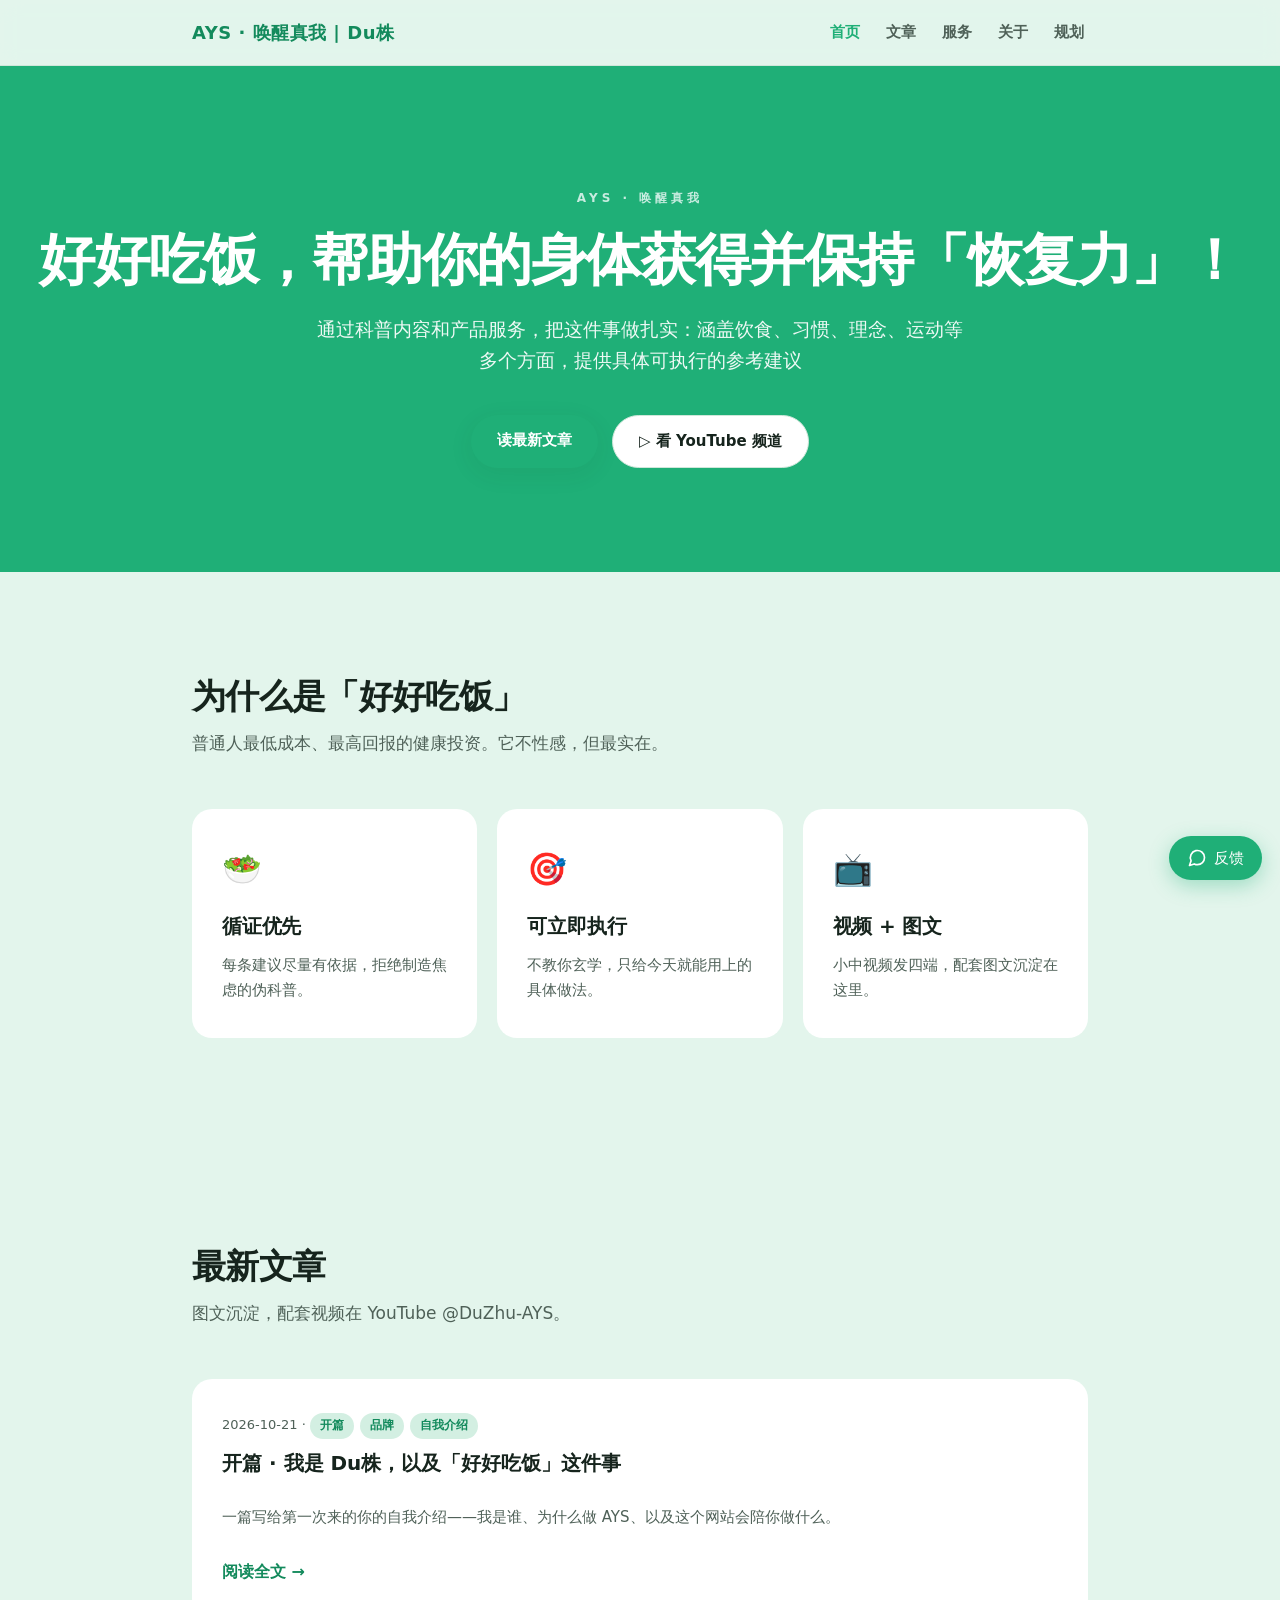
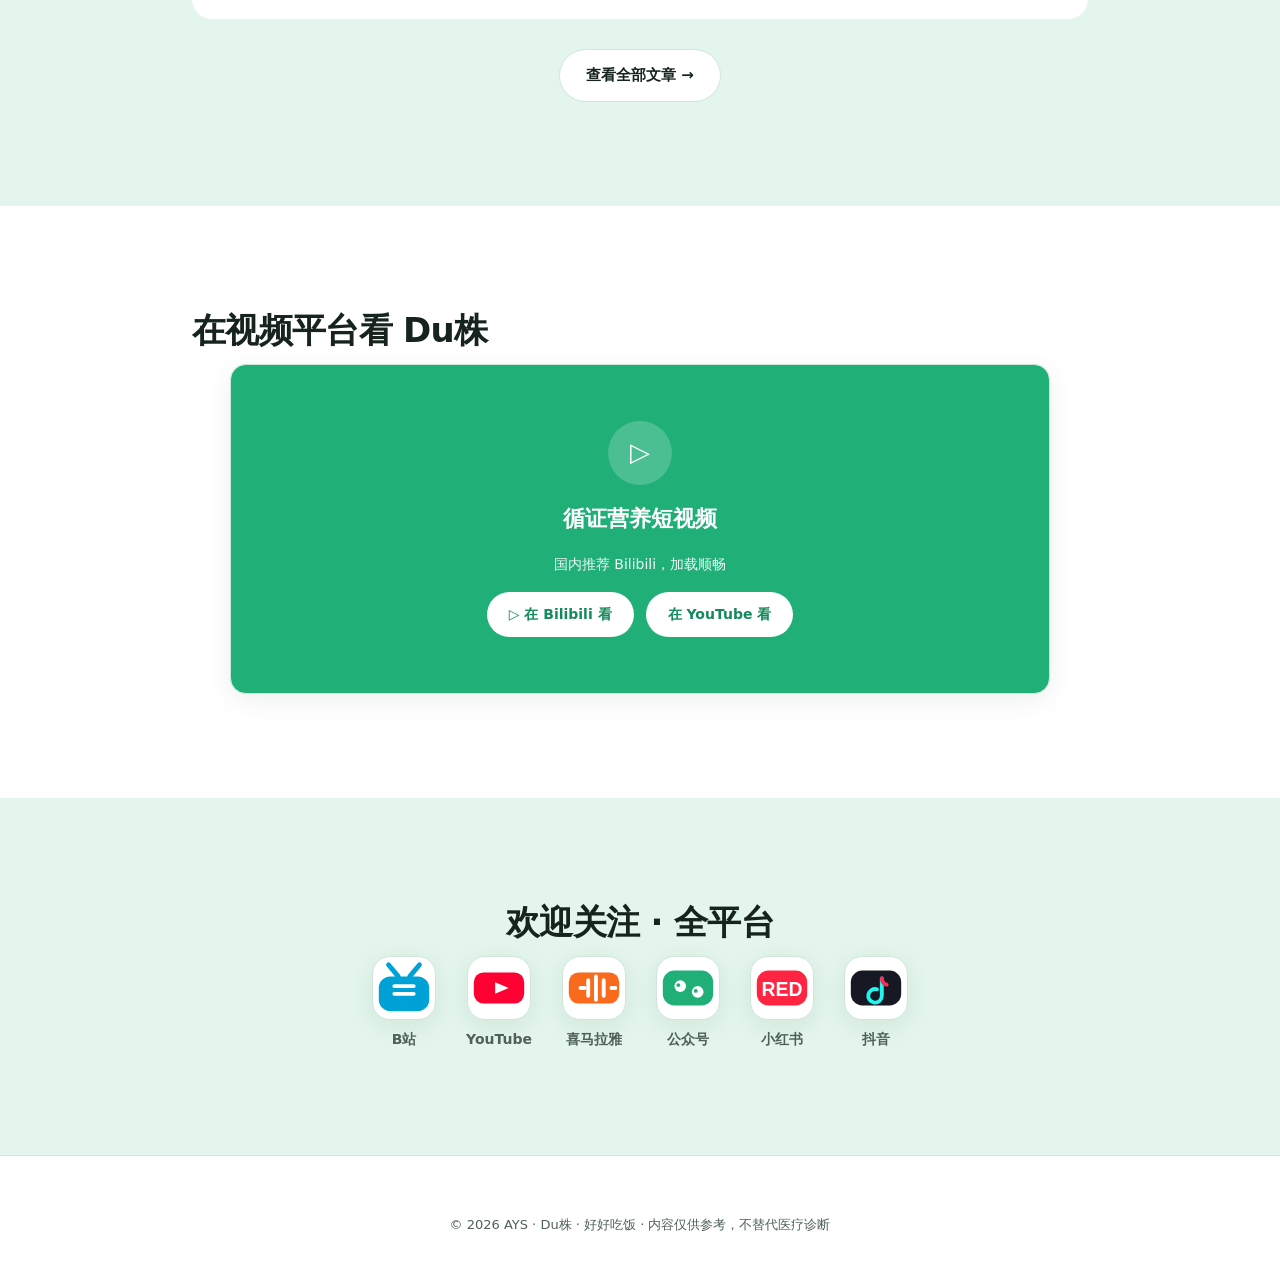
==== commit c86f2a73: "feat(service): 新增「服务」页，展示绿碗体测小程序码与介绍；导航加入口" ====
--- a/index.html
+++ b/index.html
@@ -30,6 +30,7 @@
     <div class="nav__menu">
     <a class="nav__link" href="index.html">首页</a>
     <a class="nav__link" href="articles.html">文章</a>
+    <a class="nav__link" href="service.html">服务</a>
     <a class="nav__link" href="about.html">关于</a>
     <a class="nav__link" href="roadmap.html">规划</a>
     </div>
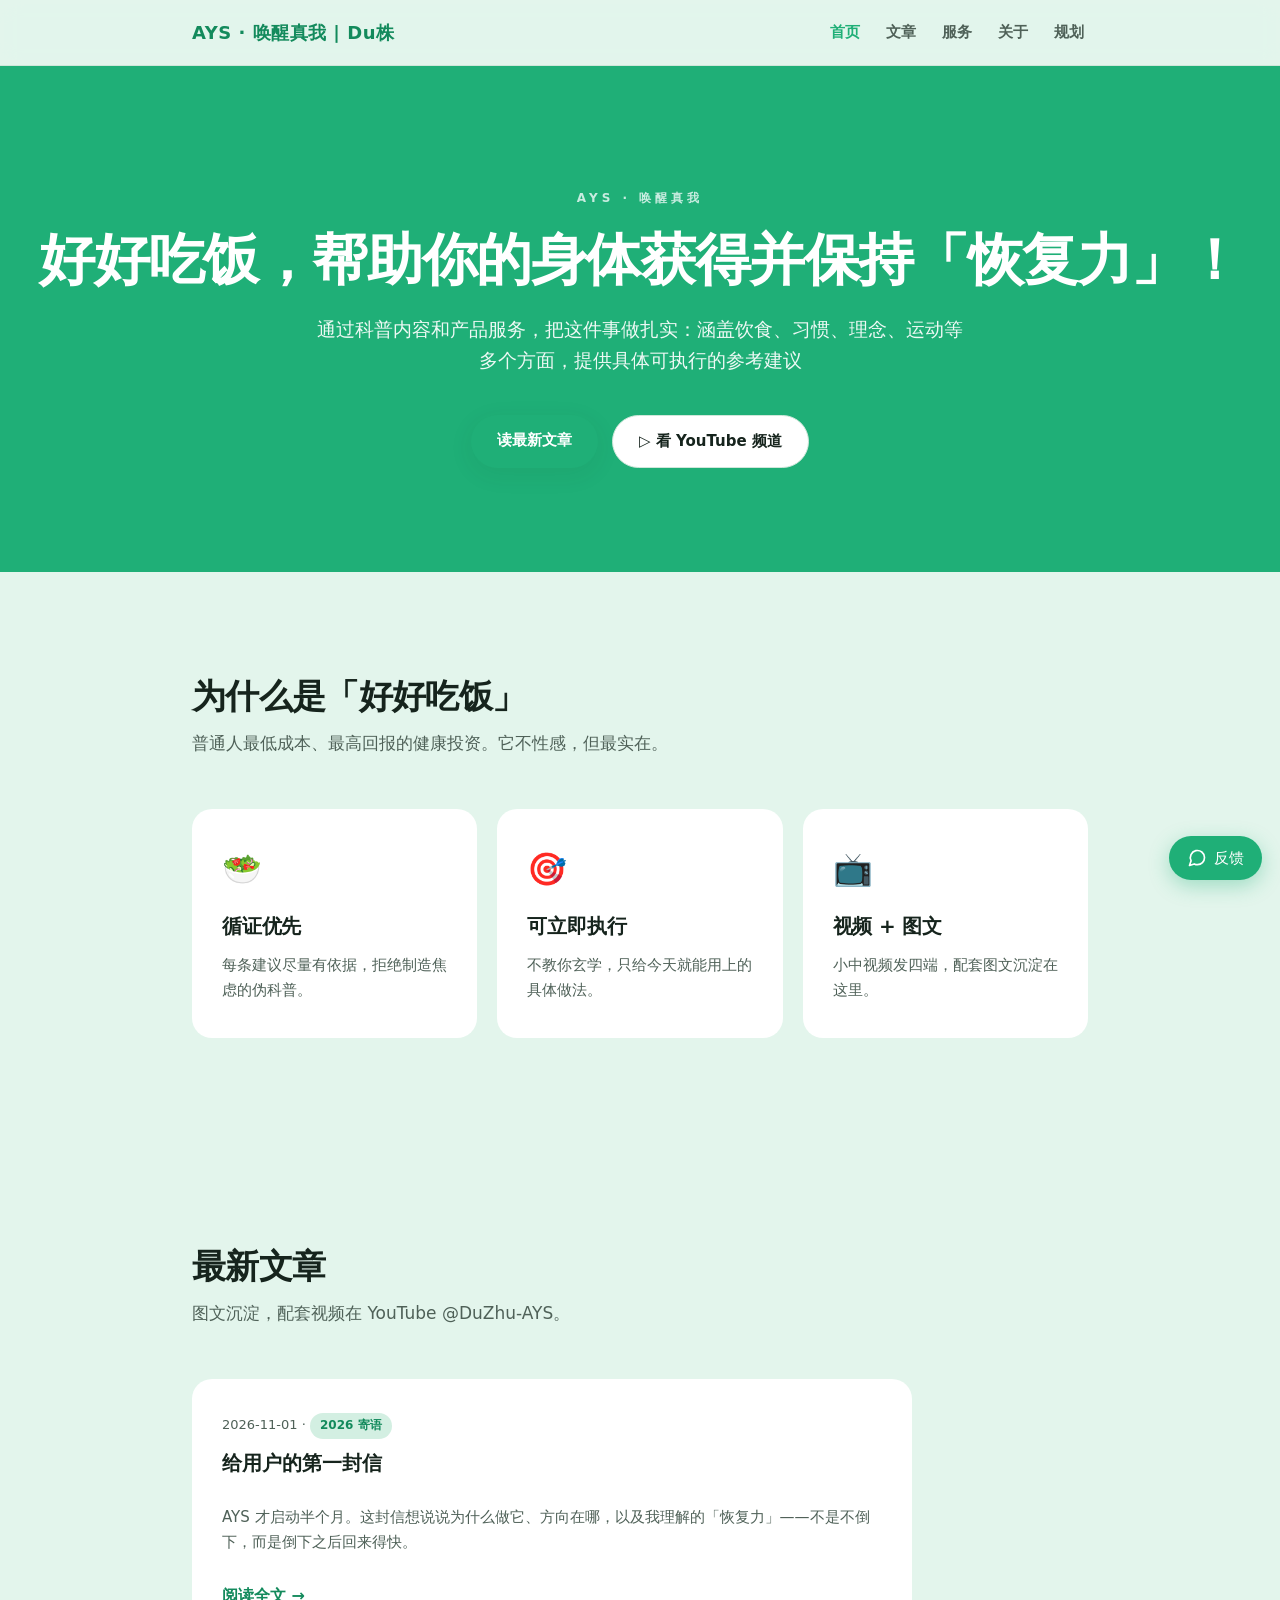
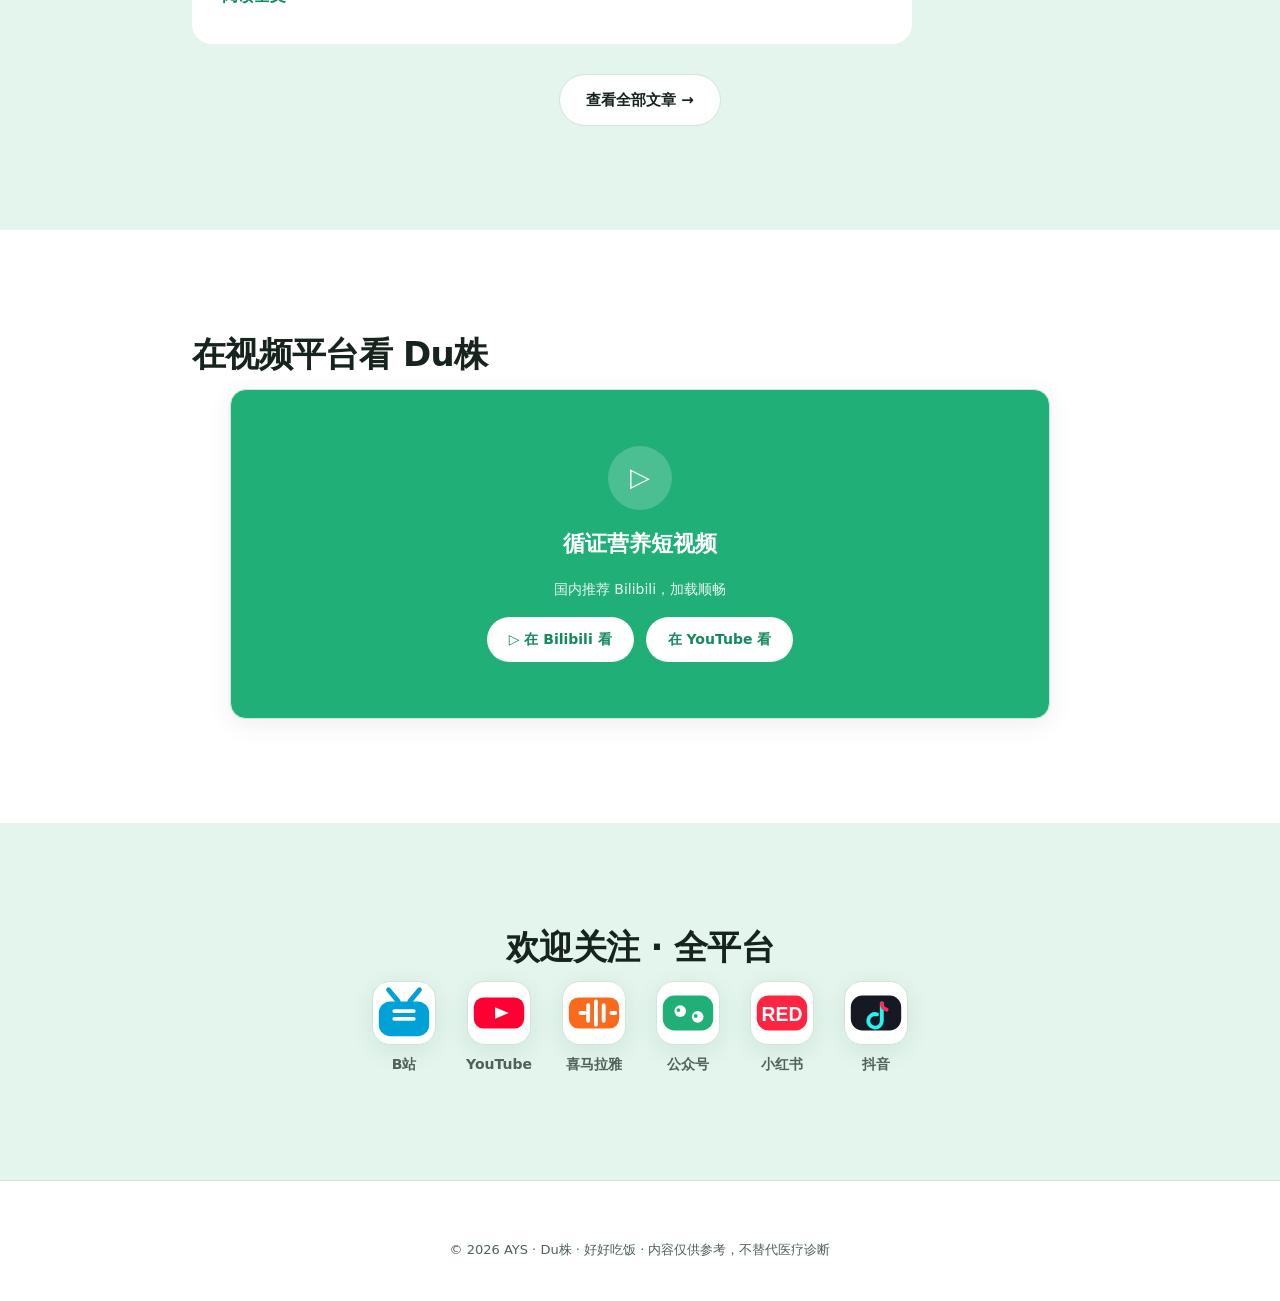
==== commit 8c821ae3: "第一封信并入文章栏目（文章流=文章+每年寄语），删除开篇占位文章，同步最新正文" ====
--- a/index.html
+++ b/index.html
@@ -4,6 +4,8 @@
   <!-- 本文件由 build.py 自动生成（生成日期随每次构建刷新），请勿手动修改；改文案见 content/*.md，改样式见 assets/style.css -->
   <meta charset="UTF-8" />
   <meta name="viewport" content="width=device-width, initial-scale=1.0" />
+  <meta http-equiv="Content-Security-Policy" content="default-src 'none'; script-src 'self'; style-src 'self'; img-src 'self' data:; font-src 'self'; connect-src 'none'; form-action 'none'; base-uri 'none'; frame-src https://player.bilibili.com https://www.youtube.com https://www.youtube-nocookie.com; manifest-src 'self'; upgrade-insecure-requests" />
+  <meta name="referrer" content="strict-origin-when-cross-origin" />
   <title>AYS · 唤醒真我 | Du株</title>
   <meta name="description" content="Du株的循证营养科普官网：怎么吃对、怎么瘦得稳、慢病饮食。配套 YouTube @DuZhu-AYS 视频。" />
   <link rel="icon" href="assets/logo/logo-tile.svg" type="image/svg+xml" />
@@ -42,7 +44,7 @@
       <p class="hero__sub">通过科普内容和产品服务，把这件事做扎实：涵盖饮食、习惯、理念、运动等多个方面，提供具体可执行的参考建议</p>
       <div class="btn-row">
         <a class="btn btn--primary" href="articles.html">读最新文章</a>
-        <a class="btn btn--ghost" href="https://www.youtube.com/@DuZhu-AYS" target="_blank" rel="noopener">▷ 看 YouTube 频道</a>
+        <a class="btn btn--ghost" href="https://www.youtube.com/@DuZhu-AYS" target="_blank" rel="noopener noreferrer">▷ 看 YouTube 频道</a>
       </div>
     </section>
     <section class="section wrap">
@@ -57,13 +59,13 @@
       <p class="section__lead">图文沉淀，配套视频在 YouTube @DuZhu-AYS。</p>
       <div class="grid">
       <div class="card post-card">
-        <div class="post-card__meta">2026-10-21 · <span class="tag">开篇</span><span class="tag">品牌</span><span class="tag">自我介绍</span></div>
-        <div class="post-card__title">开篇 · 我是 Du株，以及「好好吃饭」这件事</div>
-        <p class="post-card__excerpt">一篇写给第一次来的你的自我介绍——我是谁、为什么做 AYS、以及这个网站会陪你做什么。</p>
-        <a class="card__link" href="kai-pian.html">阅读全文 →</a>
+        <div class="post-card__meta">2026-11-01 · <span class="tag">2026 寄语</span></div>
+        <div class="post-card__title">给用户的第一封信</div>
+        <p class="post-card__excerpt">AYS 才启动半个月。这封信想说说为什么做它、方向在哪，以及我理解的「恢复力」——不是不倒下，而是倒下之后回来得快。</p>
+        <a class="card__link" href="letter-2026.html">阅读全文 →</a>
       </div>
       </div>
-      <div style="text-align:center;margin-top:30px;"><a class="btn btn--ghost" href="articles.html">查看全部文章 →</a></div>
+      <div class="u-center u-mt30"><a class="btn btn--ghost" href="articles.html">查看全部文章 →</a></div>
     </section>
 
     <section class="section section--soft">
@@ -73,14 +75,14 @@
           <span class="yt-link__play">▷</span>
           <span class="yt-link__title">循证营养短视频</span>
           <span class="yt-link__sub">国内推荐 Bilibili，加载顺畅</span>
-          <span class="yt-link__row"><a class="yt-link__btn" href="https://space.bilibili.com/3546711997811319" target="_blank" rel="noopener">▷ 在 Bilibili 看</a><a class="yt-link__btn" href="https://www.youtube.com/@DuZhu-AYS" target="_blank" rel="noopener">在 YouTube 看</a></span>
+          <span class="yt-link__row"><a class="yt-link__btn" href="https://space.bilibili.com/3546711997811319" target="_blank" rel="noopener noreferrer">▷ 在 Bilibili 看</a><a class="yt-link__btn" href="https://www.youtube.com/@DuZhu-AYS" target="_blank" rel="noopener noreferrer">在 YouTube 看</a></span>
         </div>
       </div>
     </section>
-    <section class="section wrap" style="text-align:center;">
+    <section class="section wrap u-center">
       <h2 class="section__title">欢迎关注 · 全平台</h2>
     <div class="channels">
-      <a class="channel" href="https://space.bilibili.com/3546711997811319" target="_blank" rel="noopener" data-name="B站" aria-label="B站 频道">
+      <a class="channel" href="https://space.bilibili.com/3546711997811319" target="_blank" rel="noopener noreferrer" data-name="B站" aria-label="B站 频道">
         <span class="channel__badge"><svg viewBox="0 0 64 64" width="64" height="64"><rect x="6" y="20" width="52" height="36" rx="12" fill="#00a1d6"/><path d="M16 8l10 12M48 8l-10 12" stroke="#00a1d6" stroke-width="5" fill="none" stroke-linecap="round"/><path d="M22 30h20M22 38h20" stroke="#fff" stroke-width="4" stroke-linecap="round"/></svg></span>
         <span class="channel__name">B站</span>
         <span class="channel__card">
@@ -89,7 +91,7 @@
           <span class="channel__card-text">前往 B站频道 →</span>
         </span>
       </a>
-      <a class="channel" href="https://www.youtube.com/@DuZhu-AYS" target="_blank" rel="noopener" data-name="YouTube" aria-label="YouTube 频道">
+      <a class="channel" href="https://www.youtube.com/@DuZhu-AYS" target="_blank" rel="noopener noreferrer" data-name="YouTube" aria-label="YouTube 频道">
         <span class="channel__badge"><svg viewBox="0 0 64 64" width="64" height="64"><rect x="6" y="16" width="52" height="32" rx="10" fill="#ff0033"/><path d="M28 26l14 6-14 6z" fill="#fff"/></svg></span>
         <span class="channel__name">YouTube</span>
         <span class="channel__card">
@@ -98,7 +100,7 @@
           <span class="channel__card-text">前往 YouTube频道 →</span>
         </span>
       </a>
-      <a class="channel" href="https://www.ximalaya.com/zhubo/57318376" target="_blank" rel="noopener" data-name="喜马拉雅" aria-label="喜马拉雅 频道">
+      <a class="channel" href="https://www.ximalaya.com/zhubo/57318376" target="_blank" rel="noopener noreferrer" data-name="喜马拉雅" aria-label="喜马拉雅 频道">
         <span class="channel__badge"><svg viewBox="0 0 64 64" width="64" height="64"><rect x="6" y="16" width="52" height="32" rx="10" fill="#f96a1c"/><path d="M18 32h4M26 24v16M34 20v24M42 24v16M50 32h4" stroke="#fff" stroke-width="4" stroke-linecap="round"/></svg></span>
         <span class="channel__name">喜马拉雅</span>
         <span class="channel__card">
@@ -138,7 +140,7 @@
     <div class="footer__copy">© 2026 AYS · Du株 · 好好吃饭 · 内容仅供参考，不替代医疗诊断</div>
   </footer>
   <script src="assets/script.js"></script>
-  <a class="feedback-fab" href="https://wj.qq.com/s2/28353037/n9yt/" target="_blank" rel="noopener" aria-label="填写意见反馈">
+  <a class="feedback-fab" href="https://wj.qq.com/s2/28353037/n9yt/" target="_blank" rel="noopener noreferrer" aria-label="填写意见反馈">
     <span class="feedback-fab__icon" aria-hidden="true">
       <svg viewBox="0 0 24 24" width="20" height="20" fill="none" stroke="currentColor" stroke-width="2" stroke-linecap="round" stroke-linejoin="round"><path d="M21 11.5a8.38 8.38 0 0 1-8.5 8.5 8.5 8.5 0 0 1-3.8-.9L3 21l1.9-5.7A8.5 8.5 0 1 1 21 11.5z"/></svg>
     </span>
--- a/assets/style.css
+++ b/assets/style.css
@@ -130,6 +130,8 @@
 
 /* ---------- 卡片网格 ---------- */
 .grid { display: grid; gap: 20px; grid-template-columns: repeat(auto-fit, minmax(260px, 1fr)); }
+/* 只有一篇文章时不撑满整行（940px 的单卡行宽太长，读起来累）；≥2 篇恢复多列 */
+.grid:has(> .post-card:only-child) { grid-template-columns: minmax(0, 720px); }
 /* 2026-10-30 卡片质感改版：去掉 1px 边框与投影，改用白色块浮在薄荷底上分层
    （对齐苹果/华为做法：界面层级靠底色差，而不是描边与阴影） */
 .card {
@@ -173,8 +175,8 @@
 .sponsor__hint { display: block; margin-top: 2px; font-size: 12px; color: var(--text-muted); }
 
 /* 主理人寄语：关于页摘要卡 / 归档页 / 详情页（内容源 content/letters/*.md，每年 11.01 一封） */
-.letter { margin-top: 16px; background: var(--surface-2); border: 1px solid var(--border); border-radius: 14px; padding: 16px 18px; }
-.letter--pending { border-style: dashed; }
+.letter { margin-top: 16px; background: var(--surface-2); border-radius: 18px; padding: 18px 20px; }
+.letter--pending { border: 1px dashed var(--border); }
 .letter__meta { display: flex; align-items: center; gap: 8px; }
 .letter__badge { font-size: 12px; font-weight: 800; color: #fff; background: var(--primary); border-radius: 999px; padding: 2px 9px; letter-spacing: .5px; }
 .letter__date { font-size: 12.5px; color: var(--text-muted); }
@@ -185,8 +187,9 @@
 .letter__more--sub { font-weight: 500; color: var(--text-muted); }
 
 .llist { display: grid; gap: 12px; margin-top: 8px; }
-.lrow { display: flex; align-items: center; gap: 16px; background: var(--surface); border: 1px solid var(--border); border-radius: 14px; padding: 16px 18px; }
-.lrow:hover { border-color: var(--primary); text-decoration: none; }
+.lrow { display: flex; align-items: center; gap: 16px; background: var(--surface); border-radius: 18px; padding: 20px 22px; }
+.lrow:hover { background: #fbfefc; text-decoration: none; }
+.lrow:hover .lrow__title { color: var(--primary-strong); }
 .lrow__year { flex: none; font-size: 20px; font-weight: 800; color: var(--primary-strong); }
 .lrow__body { flex: 1; min-width: 0; display: block; }
 .lrow__title { display: block; font-weight: 700; color: var(--text); }
@@ -195,20 +198,46 @@
 .backlink { margin-top: 26px; font-size: 14px; }
 .backlink a { color: var(--primary-strong); font-weight: 600; }
 
-.letter-view__date { margin: -6px 0 22px; font-size: 13px; color: var(--text-muted); }
-.letter-view__body { font-size: 16px; line-height: 1.9; }
-.letter-view__body p { margin: 0 0 16px; }
-.letter-view__body ul, .letter-view__body ol { margin: 0 0 16px; padding-left: 22px; }
-.letter-view__body h2 { font-size: 19px; margin: 28px 0 10px; }
-.letter-view__body blockquote { margin: 0 0 16px; padding-left: 14px; border-left: 3px solid var(--primary-soft); color: var(--text-muted); }
+/* ---------- 信件详情页（2026-11-02 改版）：iOS 阅读模式 ----------
+   设计依据：白纸卡片浮在薄荷底上（不加边框、不加阴影，靠底色差分层），
+   窄栏 680px 让中文每行 34-38 字；正文 17px / 行高 1.88；标题大字重 + 负字距；
+   段与段靠留白分隔，只在「标题—正文」之间保留一条 hairline。 */
+.lp { padding: 74px var(--gutter) 96px; }
+.lp__sheet { max-width: 680px; margin: 0 auto; background: var(--surface); border-radius: 26px; padding: clamp(30px, 5.4vw, 66px); }
+.lp__eyebrow { display: block; font-size: 11px; font-weight: 800; letter-spacing: 2.4px; text-transform: uppercase; color: var(--primary-strong); }
+.lp__title { margin: 16px 0 0; font-size: clamp(29px, 5vw, 41px); font-weight: 700; line-height: 1.14; letter-spacing: -.03em; text-wrap: balance; }
+.lp__meta { margin: 18px 0 0; padding-bottom: 26px; border-bottom: 1px solid var(--border); font-size: 13px; color: var(--text-muted); letter-spacing: .2px; }
+.lp__body { margin: 30px 0 0; font-size: 17px; line-height: 1.88; letter-spacing: .006em; }
+.lp__body > p { margin: 0 0 1.35em; text-wrap: pretty; }
+.lp__body > p:first-of-type { font-weight: 600; margin-bottom: 1.6em; }   /* 称谓行 */
+.lp__body h3 { margin: 2.4em 0 1em; font-size: 18px; font-weight: 700; letter-spacing: -.01em; }
+.lp__body h3:first-child { margin-top: 0; }
+.lp__body > p:first-of-type + h3 { margin-top: 1.15em; }   /* 紧接称谓的第一个小标题，收一收上边距 */
+.lp__body ul, .lp__body ol { margin: 0 0 1.4em; padding: 0; list-style: none; }
+.lp__body li { position: relative; padding-left: 19px; margin: 0 0 .75em; text-wrap: pretty; }
+.lp__body li::before { content: ""; position: absolute; left: 3px; top: .74em; width: 5px; height: 5px; border-radius: 999px; background: var(--primary); }
+.lp__body blockquote { margin: 0 0 1.4em; padding-left: 16px; border-left: 2px solid var(--primary-soft); color: var(--text-muted); }
+.lp__body strong { font-weight: 700; }
+.lp__sign { margin: 2.8em 0 0; text-align: right; }
+.lp__sign-name { display: block; font-size: 17.5px; font-weight: 700; }
+.lp__sign-date { display: block; margin-top: 5px; font-size: 13px; color: var(--text-muted); letter-spacing: .4px; }
+.lp__foot { max-width: 680px; margin: 26px auto 0; padding: 0 clamp(30px, 5.4vw, 66px); display: flex; justify-content: space-between; gap: 16px; font-size: 14px; }
+.lp__foot a { color: var(--primary-strong); font-weight: 600; }
 
 @media (max-width: 640px) {
   .person__row { gap: 14px; }
   .person__img { width: 68px; height: 68px; }
   .person__img--square { border-radius: 14px; }
   .letter { padding: 14px; }
-  .lrow { flex-wrap: wrap; gap: 10px 12px; padding: 14px; }
+  .lrow { flex-wrap: wrap; gap: 10px 12px; padding: 16px 20px; }
   .lrow__date { order: 3; width: 100%; }
+  .lp { padding: 44px var(--gutter) 64px; }
+  .lp__sheet { border-radius: 20px; padding: 28px 22px 34px; }
+  .lp__title { margin-top: 13px; }
+  .lp__meta { margin-top: 15px; padding-bottom: 20px; }
+  .lp__body { margin-top: 24px; font-size: 16.5px; line-height: 1.85; }
+  .lp__body h3 { font-size: 17.5px; margin-top: 2em; }
+  .lp__foot { margin-top: 22px; }
 }
 
 .card__link { display: inline-block; margin-top: 14px; font-weight: 700; }
@@ -352,6 +381,14 @@
   .feedback-fab { right: 14px; bottom: 16px; height: 42px; padding: 0 16px; font-size: 14px; }
 }
 
+/* ---------- 工具类（2026-10-31 安全加固时新增） ----------
+   起因：CSP 收紧到 style-src 'self' 后，页面里不能再出现 style="..." 内联样式。
+   原先散落在模板里的几处内联样式，统一换成这几个语义类，效果完全一致。 */
+.u-center { text-align: center; }
+.u-mt30 { margin-top: 30px; }
+.u-mb22 { margin-bottom: 22px; }
+.yt--box { max-width: 820px; margin: 0 auto; }
+
 /* ---------- 响应式（电脑 / 平板 / 手机自适应） ---------- */
 /* 桌面大屏（>1024px）：维持默认容器与留白 */
 @media (max-width: 1024px) {
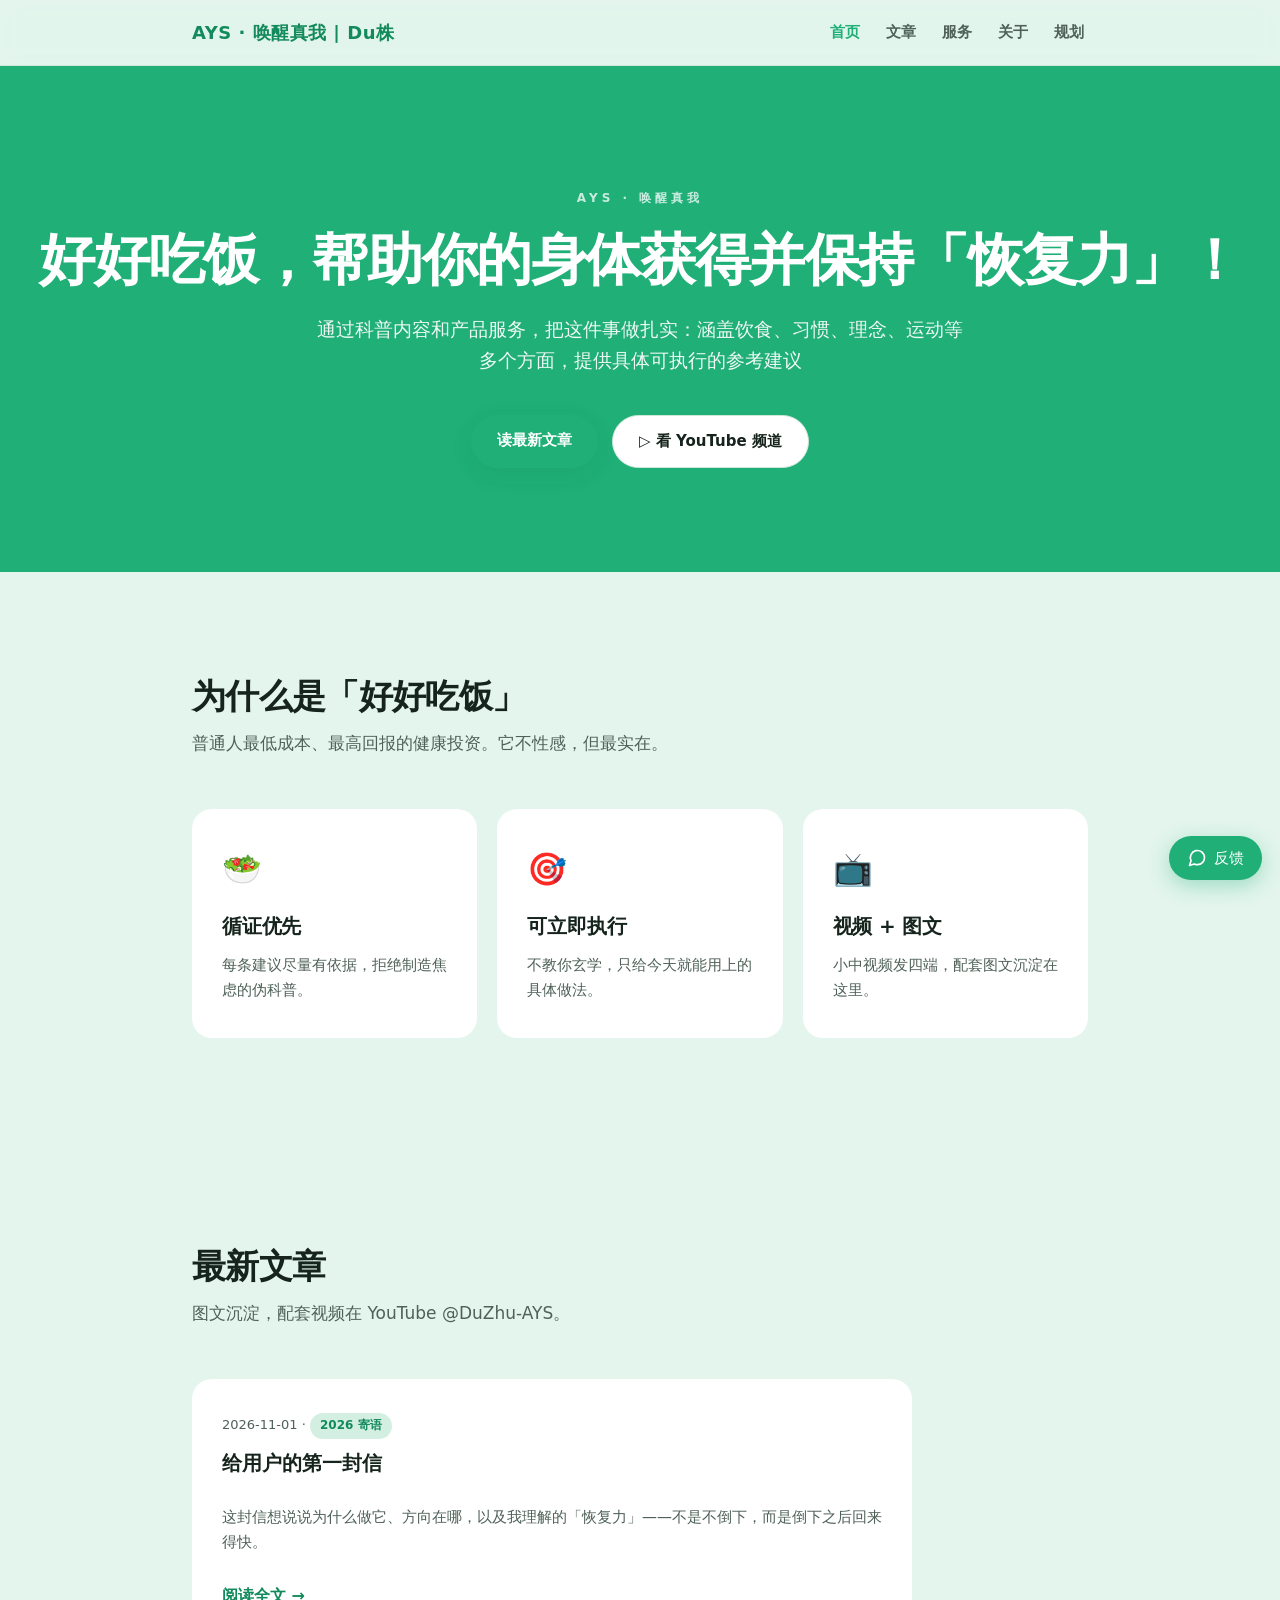
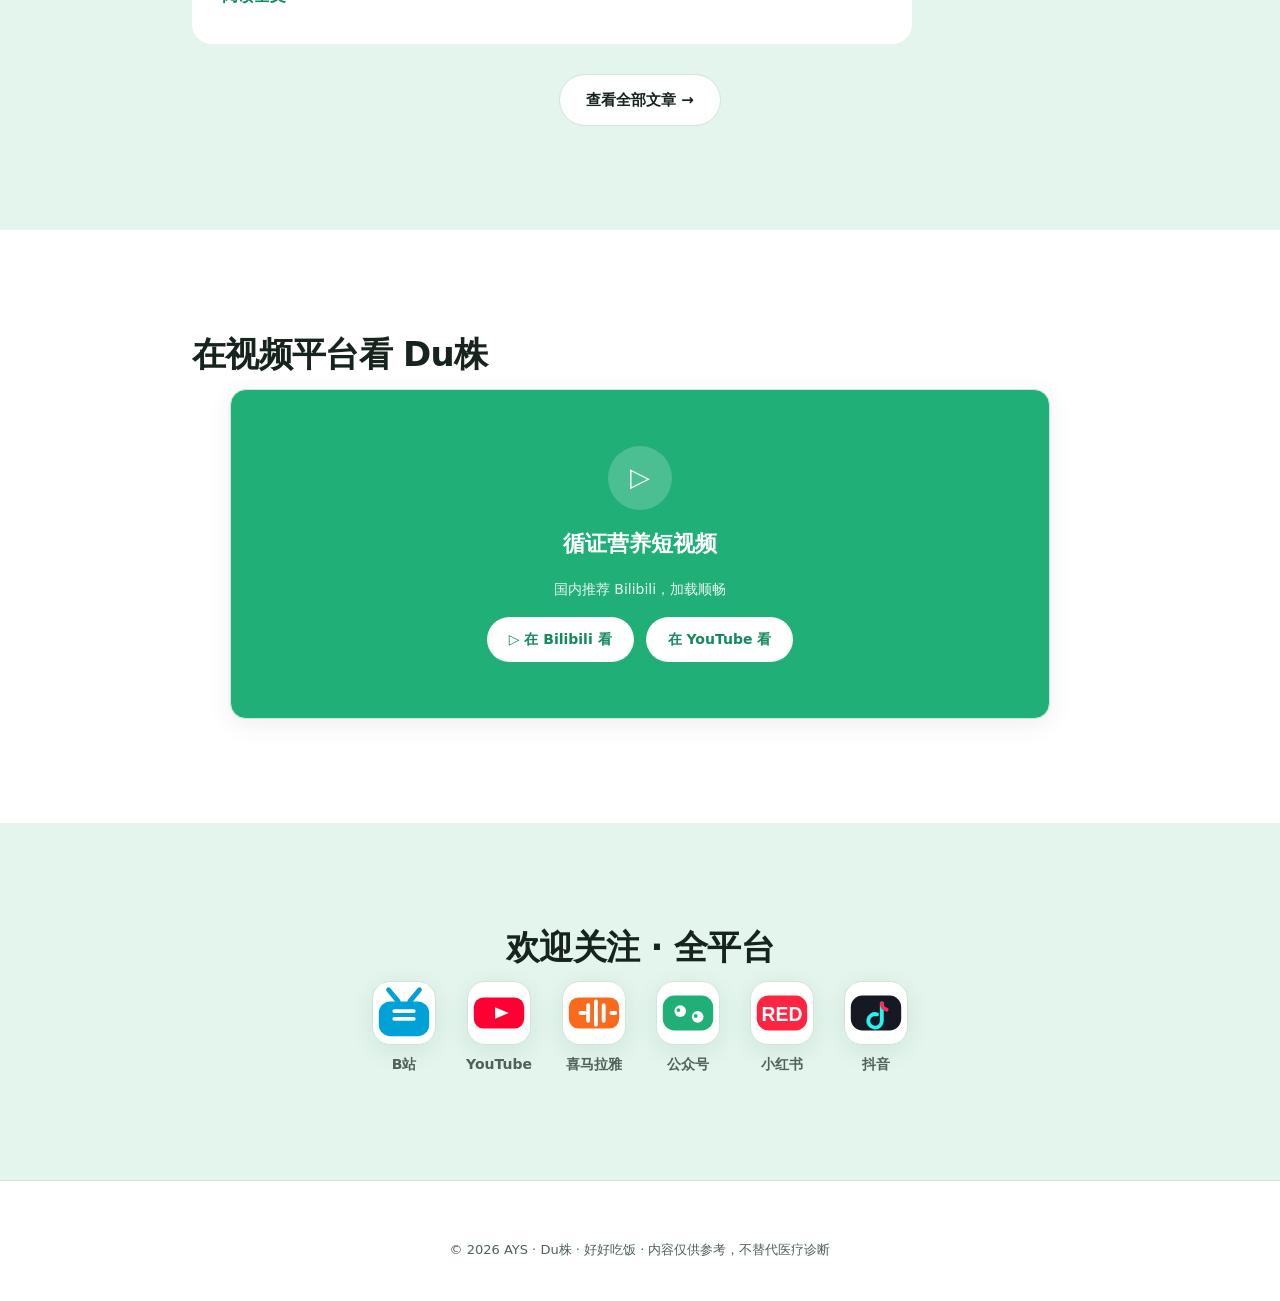
==== commit 2951bede: "第一封信摘要统一为用户指定版本（去掉开头 AYS 才启动半个月）" ====
--- a/index.html
+++ b/index.html
@@ -61,7 +61,7 @@
       <div class="card post-card">
         <div class="post-card__meta">2026-11-01 · <span class="tag">2026 寄语</span></div>
         <div class="post-card__title">给用户的第一封信</div>
-        <p class="post-card__excerpt">AYS 才启动半个月。这封信想说说为什么做它、方向在哪，以及我理解的「恢复力」——不是不倒下，而是倒下之后回来得快。</p>
+        <p class="post-card__excerpt">这封信想说说为什么做它、方向在哪，以及我理解的「恢复力」——不是不倒下，而是倒下之后回来得快。</p>
         <a class="card__link" href="letter-2026.html">阅读全文 →</a>
       </div>
       </div>
